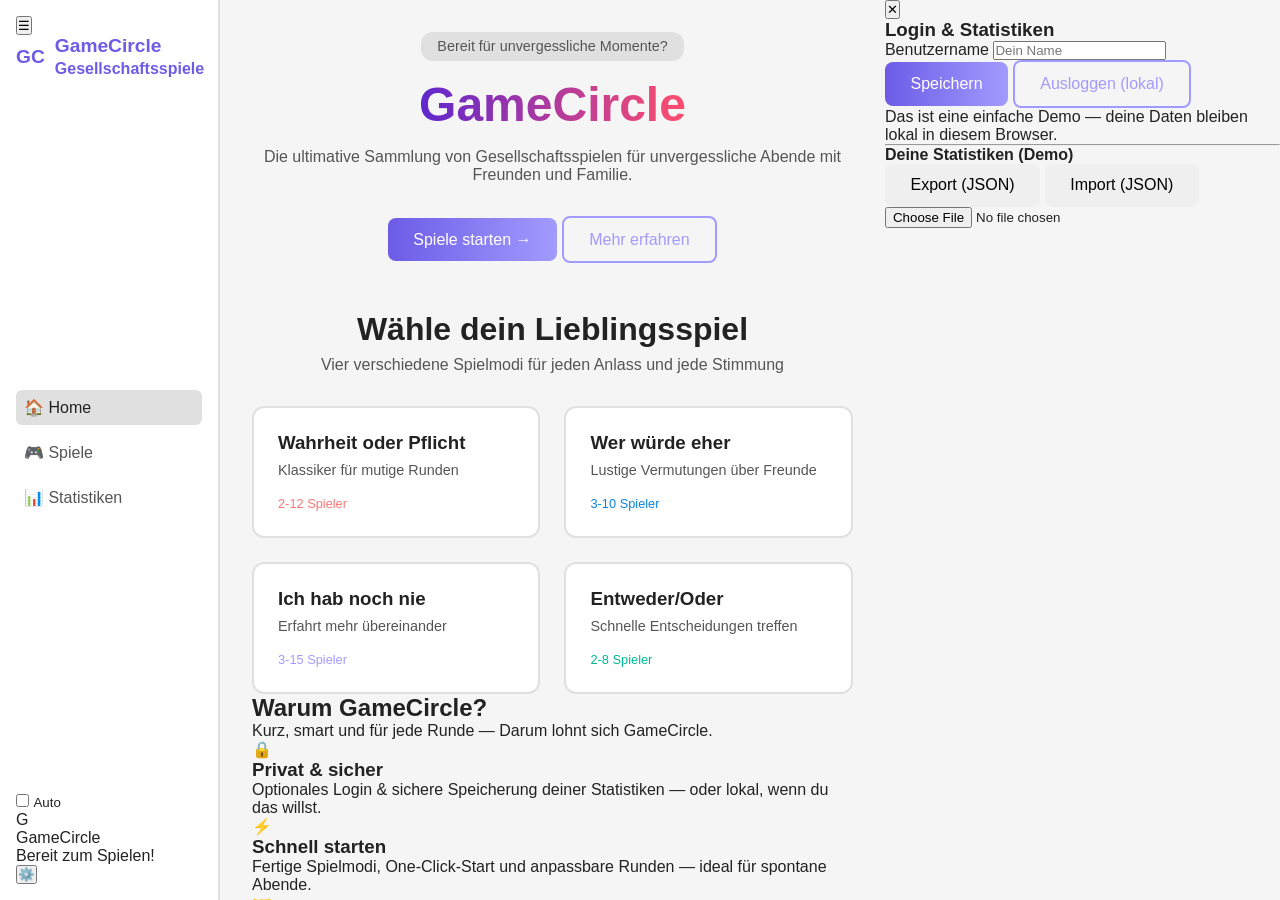
==== index.html @ 50ac06dc "Update index.html" ====
<!DOCTYPE html>
<html lang="de">
<head>
  <meta charset="utf-8" />
  <meta name="viewport" content="width=device-width,initial-scale=1" />
  <title>GameCircle — Gesellschaftsspiele</title>
  <link rel="stylesheet" href="style.css" />
</head>
<body>
  <div class="app" id="app">
    <!-- SIDEBAR / TOPBAR -->
    <aside class="sidebar" id="sidebar">
      <div class="logo-row">
        <button id="sidebarToggle" class="hamburger" aria-label="Toggle Sidebar">☰</button>
        <div class="logo">
          <div class="logo-mark">GC</div>
          <div class="logo-text">GameCircle <small>Gesellschaftsspiele</small></div>
        </div>
      </div>

      <nav class="nav">
        <a href="#" class="nav-link active">🏠 Home</a>
        <a href="#" class="nav-link">🎮 Spiele</a>
        <a href="#" class="nav-link">📊 Statistiken</a>
      </nav>

      <div class="sidebar-bottom">
        <div class="theme-row">
          <label class="theme-switch">
            <input type="checkbox" id="themeToggle" />
            <span class="switch-slider"></span>
          </label>
          <small id="themeLabel">Auto</small>
        </div>
        <div class="status-mini" id="miniStatus" title="Bereit zum Spielen">
          <div class="avatar">G</div>
          <div class="status-text">
            <div class="name" id="miniName">GameCircle</div>
            <div class="sub">Bereit zum Spielen!</div>
          </div>
          <button class="settings-btn" id="openLogin" title="Login / Statistiken">⚙️</button>
        </div>
      </div>
    </aside>

    <!-- MAIN -->
    <main class="main">
      <header class="hero">
        <p class="badge">Bereit für unvergessliche Momente?</p>
        <h1 class="title"><span class="gradient">GameCircle</span></h1>
        <p class="subtitle">
          Die ultimative Sammlung von Gesellschaftsspielen für unvergessliche Abende mit Freunden und Familie.
        </p>
        <div class="hero-cta">
          <button class="btn primary" id="startBtn">Spiele starten →</button>
          <button class="btn secondary" id="learnMore">Mehr erfahren</button>
        </div>
      </header>

      <section class="games">
        <h2>Wähle dein Lieblingsspiel</h2>
        <p class="hint">Vier verschiedene Spielmodi für jeden Anlass und jede Stimmung</p>

        <div class="card-grid" id="game-list">
          <!-- dynamische Karten -->
        </div>
      </section>

      <section class="why">
        <h2>Warum GameCircle?</h2>
        <p class="why-sub">Kurz, smart und für jede Runde — Darum lohnt sich GameCircle.</p>
        <div class="why-grid">
          <div class="why-card">
            <div class="why-icon">🔒</div>
            <h3>Privat & sicher</h3>
            <p>Optionales Login & sichere Speicherung deiner Statistiken — oder lokal, wenn du das willst.</p>
          </div>
          <div class="why-card">
            <div class="why-icon">⚡</div>
            <h3>Schnell starten</h3>
            <p>Fertige Spielmodi, One-Click-Start und anpassbare Runden — ideal für spontane Abende.</p>
          </div>
          <div class="why-card">
            <div class="why-icon">🤝</div>
            <h3>Für Gruppen gemacht</h3>
            <p>Flexible Spieleranzahl, Gender-Filter, Gruppentexte und dynamische Fragen.</p>
          </div>
        </div>
      </section>

      <section class="more-ideas">
        <h2>Weitere coole Spielmodi</h2>
        <div class="ideas">
          <span>🎲 Team-Duelle</span>
          <span>🕵️ Rollen-Guess</span>
          <span>🧠 Quiz-Show</span>
          <span>🎵 Melodien-Raten</span>
          <span>📸 Foto-Challenges</span>
        </div>
      </section>

      <footer class="footer">
        <small>© <span id="year"></span> GameCircle — made with ❤️</small>
      </footer>
    </main>
  </div>

  <!-- LOGIN / STATISTICS MODAL -->
  <div id="modal" class="modal hidden" role="dialog" aria-modal="true" aria-hidden="true">
    <div class="modal-panel">
      <button class="modal-close" id="modalClose">✕</button>
      <h3 id="modalTitle">Login & Statistiken</h3>

      <div id="loginArea">
        <label>
          Benutzername
          <input type="text" id="username" placeholder="Dein Name" />
        </label>
        <div class="login-actions">
          <button id="saveUser" class="btn primary">Speichern</button>
          <button id="logoutBtn" class="btn secondary">Ausloggen (lokal)</button>
        </div>
        <p class="muted">Das ist eine einfache Demo — deine Daten bleiben lokal in diesem Browser.</p>
      </div>

      <hr />

      <div id="statsArea">
        <h4>Deine Statistiken (Demo)</h4>
        <div id="statsList">
          <!-- dynamisch -->
        </div>
        <div class="stat-actions">
          <button id="exportStats" class="btn">Export (JSON)</button>
          <button id="importStats" class="btn">Import (JSON)</button>
          <input id="importFile" type="file" accept="application/json" class="hidden" />
        </div>
      </div>
    </div>
  </div>

  <script src="script.js"></script>
</body>
</html>
---- style.css ----
/* Reset */
* {
  margin: 0;
  padding: 0;
  box-sizing: border-box;
}

:root {
  /* Farben Light Mode */
  --bg: #f5f5f5;
  --bg-sidebar: #ffffff;
  --bg-card: #ffffff;
  --border: #e0e0e0;
  --text: #222;
  --text-muted: #555;
  --accent: #6c5ce7;
  --accent2: #a29bfe;
}

@media (prefers-color-scheme: dark) {
  :root {
    /* Farben Dark Mode */
    --bg: linear-gradient(135deg, #2c2c2c, #5a5a5a);
    --bg-sidebar: #111;
    --bg-card: #1a1a1a;
    --border: #333;
    --text: #fff;
    --text-muted: #bbb;
    --accent: #6c5ce7;
    --accent2: #a29bfe;
  }
}

body {
  font-family: "Segoe UI", sans-serif;
  background: var(--bg);
  color: var(--text);
  display: flex;
  height: 100vh;
}

/* Layout */
.app {
  display: flex;
  width: 100%;
}

.sidebar {
  width: 220px;
  background: var(--bg-sidebar);
  display: flex;
  flex-direction: column;
  justify-content: space-between;
  padding: 1rem;
  border-right: 2px solid var(--border);
}

.sidebar .logo {
  display: flex;
  align-items: center;
  gap: 10px;
  font-size: 1.2rem;
  font-weight: bold;
  color: var(--accent);
}

.sidebar nav {
  display: flex;
  flex-direction: column;
  gap: 10px;
  margin-top: 2rem;
}

.sidebar nav a {
  color: var(--text-muted);
  text-decoration: none;
  padding: 0.5rem;
  border-radius: 6px;
  transition: 0.3s;
}

.sidebar nav a.active,
.sidebar nav a:hover {
  background: var(--border);
  color: var(--text);
}

.sidebar-footer {
  font-size: 0.8rem;
  color: var(--text-muted);
}

/* Main */
.main {
  flex: 1;
  padding: 2rem;
  overflow-y: auto;
}

.hero {
  text-align: center;
  margin-bottom: 3rem;
}

.hero .badge {
  background: var(--border);
  display: inline-block;
  padding: 0.4rem 1rem;
  border-radius: 12px;
  font-size: 0.9rem;
  color: var(--text-muted);
  margin-bottom: 1rem;
}

.hero h1 {
  font-size: 3rem;
  margin-bottom: 1rem;
}

.gradient {
  background: linear-gradient(90deg, #5f27cd, #ff4d6d);
  -webkit-background-clip: text;
  -webkit-text-fill-color: transparent;
}

.subtitle {
  color: var(--text-muted);
  margin-bottom: 2rem;
}

.buttons {
  display: flex;
  gap: 1rem;
  justify-content: center;
}

.btn {
  padding: 0.8rem 1.6rem;
  border: none;
  border-radius: 8px;
  font-size: 1rem;
  cursor: pointer;
  transition: 0.3s;
}

.btn.primary {
  background: linear-gradient(90deg, var(--accent), var(--accent2));
  color: white;
}

.btn.primary:hover {
  opacity: 0.9;
}

.btn.secondary {
  background: transparent;
  border: 2px solid var(--accent2);
  color: var(--accent2);
}

.btn.secondary:hover {
  background: rgba(162, 155, 254, 0.1);
}

/* Spiele-Karten */
.games {
  text-align: center;
}

.games h2 {
  font-size: 2rem;
  margin-bottom: 0.5rem;
}

.games .hint {
  color: var(--text-muted);
  margin-bottom: 2rem;
}

.card-grid {
  display: grid;
  grid-template-columns: repeat(auto-fit, minmax(220px, 1fr));
  gap: 1.5rem;
}

.card {
  background: var(--bg-card);
  border: 2px solid var(--border);
  padding: 1.5rem;
  border-radius: 12px;
  transition: 0.3s;
  text-align: left;
}

.card:hover {
  border-color: var(--accent);
  transform: translateY(-4px);
}

.card h3 {
  margin-bottom: 0.5rem;
}

.card p {
  color: var(--text-muted);
  font-size: 0.9rem;
  margin-bottom: 1rem;
}

.card span {
  font-size: 0.8rem;
}
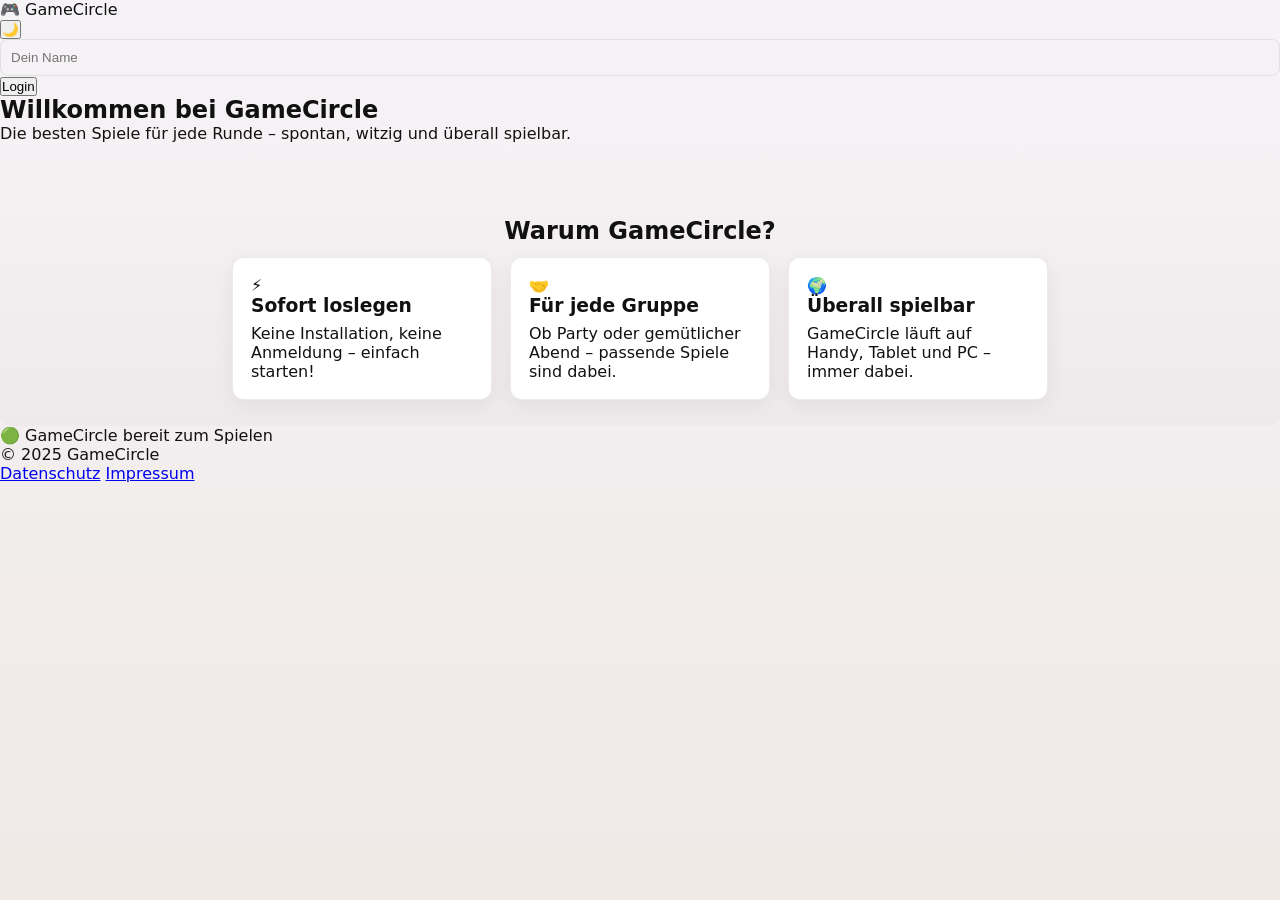
==== commit 9ed78379: "Update index.html" ====
--- a/index.html
+++ b/index.html
@@ -1,143 +1,65 @@
 <!DOCTYPE html>
 <html lang="de">
 <head>
-  <meta charset="utf-8" />
-  <meta name="viewport" content="width=device-width,initial-scale=1" />
-  <title>GameCircle — Gesellschaftsspiele</title>
-  <link rel="stylesheet" href="style.css" />
+  <meta charset="UTF-8">
+  <meta name="viewport" content="width=device-width, initial-scale=1.0">
+  <title>GameCircle</title>
+  <link rel="stylesheet" href="style.css">
 </head>
 <body>
-  <div class="app" id="app">
-    <!-- SIDEBAR / TOPBAR -->
-    <aside class="sidebar" id="sidebar">
-      <div class="logo-row">
-        <button id="sidebarToggle" class="hamburger" aria-label="Toggle Sidebar">☰</button>
-        <div class="logo">
-          <div class="logo-mark">GC</div>
-          <div class="logo-text">GameCircle <small>Gesellschaftsspiele</small></div>
+  <header>
+    <div class="logo">🎮 GameCircle</div>
+    <div class="controls">
+      <button id="mode-toggle">🌙</button>
+      <div id="login-container">
+        <input type="text" id="username-input" placeholder="Dein Name">
+        <button id="login-btn">Login</button>
+      </div>
+      <div id="user-display" class="hidden"></div>
+    </div>
+  </header>
+
+  <main>
+    <section class="intro">
+      <h1>Willkommen bei GameCircle</h1>
+      <p>Die besten Spiele für jede Runde – spontan, witzig und überall spielbar.</p>
+    </section>
+
+    <section id="modes" class="modes-grid">
+      <!-- Spielmodi aus JSON werden hier eingefügt -->
+    </section>
+
+    <section class="why">
+      <h2>Warum GameCircle?</h2>
+      <div class="why-grid">
+        <div class="why-card">
+          <div class="icon">⚡</div>
+          <h3>Sofort loslegen</h3>
+          <p>Keine Installation, keine Anmeldung – einfach starten!</p>
+        </div>
+        <div class="why-card">
+          <div class="icon">🤝</div>
+          <h3>Für jede Gruppe</h3>
+          <p>Ob Party oder gemütlicher Abend – passende Spiele sind dabei.</p>
+        </div>
+        <div class="why-card">
+          <div class="icon">🌍</div>
+          <h3>Überall spielbar</h3>
+          <p>GameCircle läuft auf Handy, Tablet und PC – immer dabei.</p>
         </div>
       </div>
+    </section>
+  </main>
 
-      <nav class="nav">
-        <a href="#" class="nav-link active">🏠 Home</a>
-        <a href="#" class="nav-link">🎮 Spiele</a>
-        <a href="#" class="nav-link">📊 Statistiken</a>
-      </nav>
+  <div id="status-widget">🟢 GameCircle bereit zum Spielen</div>
 
-      <div class="sidebar-bottom">
-        <div class="theme-row">
-          <label class="theme-switch">
-            <input type="checkbox" id="themeToggle" />
-            <span class="switch-slider"></span>
-          </label>
-          <small id="themeLabel">Auto</small>
-        </div>
-        <div class="status-mini" id="miniStatus" title="Bereit zum Spielen">
-          <div class="avatar">G</div>
-          <div class="status-text">
-            <div class="name" id="miniName">GameCircle</div>
-            <div class="sub">Bereit zum Spielen!</div>
-          </div>
-          <button class="settings-btn" id="openLogin" title="Login / Statistiken">⚙️</button>
-        </div>
-      </div>
-    </aside>
-
-    <!-- MAIN -->
-    <main class="main">
-      <header class="hero">
-        <p class="badge">Bereit für unvergessliche Momente?</p>
-        <h1 class="title"><span class="gradient">GameCircle</span></h1>
-        <p class="subtitle">
-          Die ultimative Sammlung von Gesellschaftsspielen für unvergessliche Abende mit Freunden und Familie.
-        </p>
-        <div class="hero-cta">
-          <button class="btn primary" id="startBtn">Spiele starten →</button>
-          <button class="btn secondary" id="learnMore">Mehr erfahren</button>
-        </div>
-      </header>
-
-      <section class="games">
-        <h2>Wähle dein Lieblingsspiel</h2>
-        <p class="hint">Vier verschiedene Spielmodi für jeden Anlass und jede Stimmung</p>
-
-        <div class="card-grid" id="game-list">
-          <!-- dynamische Karten -->
-        </div>
-      </section>
-
-      <section class="why">
-        <h2>Warum GameCircle?</h2>
-        <p class="why-sub">Kurz, smart und für jede Runde — Darum lohnt sich GameCircle.</p>
-        <div class="why-grid">
-          <div class="why-card">
-            <div class="why-icon">🔒</div>
-            <h3>Privat & sicher</h3>
-            <p>Optionales Login & sichere Speicherung deiner Statistiken — oder lokal, wenn du das willst.</p>
-          </div>
-          <div class="why-card">
-            <div class="why-icon">⚡</div>
-            <h3>Schnell starten</h3>
-            <p>Fertige Spielmodi, One-Click-Start und anpassbare Runden — ideal für spontane Abende.</p>
-          </div>
-          <div class="why-card">
-            <div class="why-icon">🤝</div>
-            <h3>Für Gruppen gemacht</h3>
-            <p>Flexible Spieleranzahl, Gender-Filter, Gruppentexte und dynamische Fragen.</p>
-          </div>
-        </div>
-      </section>
-
-      <section class="more-ideas">
-        <h2>Weitere coole Spielmodi</h2>
-        <div class="ideas">
-          <span>🎲 Team-Duelle</span>
-          <span>🕵️ Rollen-Guess</span>
-          <span>🧠 Quiz-Show</span>
-          <span>🎵 Melodien-Raten</span>
-          <span>📸 Foto-Challenges</span>
-        </div>
-      </section>
-
-      <footer class="footer">
-        <small>© <span id="year"></span> GameCircle — made with ❤️</small>
-      </footer>
-    </main>
-  </div>
-
-  <!-- LOGIN / STATISTICS MODAL -->
-  <div id="modal" class="modal hidden" role="dialog" aria-modal="true" aria-hidden="true">
-    <div class="modal-panel">
-      <button class="modal-close" id="modalClose">✕</button>
-      <h3 id="modalTitle">Login & Statistiken</h3>
-
-      <div id="loginArea">
-        <label>
-          Benutzername
-          <input type="text" id="username" placeholder="Dein Name" />
-        </label>
-        <div class="login-actions">
-          <button id="saveUser" class="btn primary">Speichern</button>
-          <button id="logoutBtn" class="btn secondary">Ausloggen (lokal)</button>
-        </div>
-        <p class="muted">Das ist eine einfache Demo — deine Daten bleiben lokal in diesem Browser.</p>
-      </div>
-
-      <hr />
-
-      <div id="statsArea">
-        <h4>Deine Statistiken (Demo)</h4>
-        <div id="statsList">
-          <!-- dynamisch -->
-        </div>
-        <div class="stat-actions">
-          <button id="exportStats" class="btn">Export (JSON)</button>
-          <button id="importStats" class="btn">Import (JSON)</button>
-          <input id="importFile" type="file" accept="application/json" class="hidden" />
-        </div>
-      </div>
-    </div>
-  </div>
+  <footer>
+    <p>© 2025 GameCircle</p>
+    <nav>
+      <a href="#">Datenschutz</a>
+      <a href="#">Impressum</a>
+    </nav>
+  </footer>
 
   <script src="script.js"></script>
 </body>
--- a/style.css
+++ b/style.css
@@ -1,212 +1,161 @@
-/* Reset */
-* {
-  margin: 0;
-  padding: 0;
-  box-sizing: border-box;
+/* RESET */
+* { box-sizing: border-box; margin:0; padding:0; }
+:root{
+  /* light mode vars */
+  --bg: linear-gradient(180deg,#f6f3f7,#efe9e6);
+  --surface: #fff;
+  --muted: #666;
+  --text: #111;
+  --accent: #6c5ce7;
+  --accent2: #a29bfe;
+  --border: rgba(0,0,0,0.08);
+  --glass: rgba(255,255,255,0.6);
+  --card-shadow: 0 6px 22px rgba(0,0,0,0.06);
 }
 
-:root {
-  /* Farben Light Mode */
-  --bg: #f5f5f5;
-  --bg-sidebar: #ffffff;
-  --bg-card: #ffffff;
-  --border: #e0e0e0;
-  --text: #222;
-  --text-muted: #555;
+[data-theme="dark"]{
+  --bg: linear-gradient(135deg,#3a3636,#121212);
+  --surface: #121212;
+  --muted: #bfbfbf;
+  --text: #f3f3f3;
   --accent: #6c5ce7;
   --accent2: #a29bfe;
+  --border: rgba(255,255,255,0.06);
+  --glass: rgba(0,0,0,0.3);
+  --card-shadow: 0 12px 40px rgba(0,0,0,0.45);
 }
 
-@media (prefers-color-scheme: dark) {
-  :root {
-    /* Farben Dark Mode */
-    --bg: linear-gradient(135deg, #2c2c2c, #5a5a5a);
-    --bg-sidebar: #111;
-    --bg-card: #1a1a1a;
-    --border: #333;
-    --text: #fff;
-    --text-muted: #bbb;
-    --accent: #6c5ce7;
-    --accent2: #a29bfe;
-  }
+/* Basic page layout */
+html,body { height:100%; font-family: "Inter", "Segoe UI", system-ui, sans-serif; -webkit-font-smoothing:antialiased; }
+body { background: var(--bg); color: var(--text); }
+
+/* APP */
+.app { display:flex; min-height:100vh; }
+
+/* SIDEBAR */
+.sidebar {
+  width:240px;
+  background: linear-gradient(180deg, var(--surface), rgba(0,0,0,0.02));
+  border-right: 1px solid var(--border);
+  display:flex;
+  flex-direction:column;
+  justify-content:space-between;
+  padding:14px;
+  gap:12px;
 }
+.logo-row { display:flex; align-items:center; gap:10px; }
+.hamburger {
+  display:none;
+  border:0; background:transparent; font-size:20px; cursor:pointer;
+}
+.logo { display:flex; gap:10px; align-items:center; }
+.logo-mark{
+  width:40px;height:40px;border-radius:10px;background:linear-gradient(135deg,var(--accent),var(--accent2));
+  display:flex;align-items:center;justify-content:center;color:white;font-weight:700;
+}
+.logo-text { font-weight:700; font-size:14px; color:var(--text); }
+.logo-text small { display:block; font-weight:400; color:var(--muted); font-size:11px; }
 
-body {
-  font-family: "Segoe UI", sans-serif;
-  background: var(--bg);
-  color: var(--text);
-  display: flex;
-  height: 100vh;
+/* NAV */
+.nav { display:flex; flex-direction:column; gap:6px; margin-top:10px; }
+.nav-link {
+  display:block; padding:10px; border-radius:8px; text-decoration:none; color:var(--muted);
+  transition:all .16s;
 }
+.nav-link.active, .nav-link:hover { background:var(--glass); color:var(--text); transform:translateY(-2px); }
 
-/* Layout */
-.app {
-  display: flex;
-  width: 100%;
+/* SIDEBAR BOTTOM */
+.sidebar-bottom { display:flex; flex-direction:column; gap:10px; }
+.theme-row { display:flex; align-items:center; gap:8px; }
+.theme-switch { position:relative; display:inline-block; width:44px; height:26px; }
+.theme-switch input { display:none; }
+.switch-slider {
+  position:absolute; inset:0; background:var(--border); border-radius:20px; transition:all .18s;
 }
+.theme-switch input:checked + .switch-slider { background:linear-gradient(90deg,var(--accent),var(--accent2)); box-shadow:0 4px 16px rgba(0,0,0,0.15); }
+.switch-slider:before{
+  content:""; position:absolute; left:4px; top:4px; width:18px; height:18px; background:white; border-radius:50%; transition:all .18s;
+}
+.theme-switch input:checked + .switch-slider:before { transform:translateX(18px); }
 
-.sidebar {
-  width: 220px;
-  background: var(--bg-sidebar);
-  display: flex;
-  flex-direction: column;
-  justify-content: space-between;
-  padding: 1rem;
-  border-right: 2px solid var(--border);
+/* status mini (unten links im sidebar) */
+.status-mini{
+  display:flex; align-items:center; gap:10px; padding:8px; border-radius:10px;
+  background: linear-gradient(180deg, rgba(0,0,0,0.03), rgba(255,255,255,0.02));
+  border:1px solid var(--border);
 }
+.status-mini .avatar{
+  width:36px;height:36px;border-radius:10px;background:var(--accent);display:flex;align-items:center;justify-content:center;color:white;font-weight:700;
+}
+.status-text .name{font-weight:600; font-size:13px; color:var(--text); }
+.status-text .sub{ font-size:11px; color:var(--muted); }
+.settings-btn{ margin-left:auto; background:transparent;border:0; cursor:pointer; font-size:16px; }
 
-.sidebar .logo {
-  display: flex;
-  align-items: center;
-  gap: 10px;
-  font-size: 1.2rem;
-  font-weight: bold;
-  color: var(--accent);
+/* MAIN */
+.main { flex:1; padding:28px; overflow:auto; min-height:100vh; }
+
+/* HERO */
+.hero { text-align:center; padding-top:14px; padding-bottom:26px; }
+.badge { display:inline-block; padding:8px 14px; border-radius:999px; background:var(--glass); color:var(--muted); margin-bottom:14px; font-size:13px; }
+.title { font-size:48px; margin-bottom:8px; }
+.gradient { background:linear-gradient(90deg,var(--accent),var(--accent2)); -webkit-background-clip:text; -webkit-text-fill-color:transparent; font-weight:800; }
+.subtitle { color:var(--muted); max-width:760px; margin:0 auto 18px; }
+.hero-cta { display:flex; gap:12px; justify-content:center; margin-bottom:10px; }
+
+.btn { border:0; padding:10px 18px; border-radius:10px; cursor:pointer; font-weight:600; }
+.btn.primary { background:linear-gradient(90deg,var(--accent),var(--accent2)); color:white; box-shadow:var(--card-shadow); }
+.btn.secondary { background:transparent; border:2px solid rgba(0,0,0,0.06); color:var(--text); }
+
+/* CARDS GRID */
+.card-grid { display:grid; grid-template-columns: repeat(4, 1fr); gap:18px; margin-top:24px; align-items:start; }
+.card {
+  background:var(--surface); color:var(--text); padding:18px; border-radius:12px; border:1px solid var(--border);
+  box-shadow:var(--card-shadow); transition:transform .18s, box-shadow .18s;
 }
+.card:hover { transform:translateY(-6px); box-shadow:0 20px 40px rgba(0,0,0,0.12); }
+.card .meta { display:flex; justify-content:space-between; align-items:center; margin-bottom:10px; }
+.card h3 { font-size:18px; margin-bottom:6px; }
+.card p { color:var(--muted); font-size:13px; margin-bottom:8px; }
 
-.sidebar nav {
-  display: flex;
-  flex-direction: column;
-  gap: 10px;
-  margin-top: 2rem;
+/* WHY SECTION */
+.why { margin-top:48px; text-align:center; padding:26px 14px; background: linear-gradient(180deg, transparent, rgba(0,0,0,0.02)); border-radius:12px; }
+.why-grid { display:flex; gap:18px; justify-content:center; margin-top:12px; flex-wrap:wrap; }
+.why-card { width:260px; background:var(--surface); padding:18px; border-radius:12px; border:1px solid var(--border); box-shadow:var(--card-shadow); text-align:left; }
+.why-icon { font-size:28px; margin-bottom:10px; }
+.why-card h3 { margin-bottom:8px; }
+.why-sub { color:var(--muted); }
+
+/* MORE IDEAS */
+.more-ideas { margin-top:18px; padding:16px 12px; }
+.ideas { display:flex; gap:12px; flex-wrap:wrap; justify-content:center; color:var(--muted); }
+
+/* FOOTER */
+.footer { margin-top:28px; text-align:center; color:var(--muted); }
+
+/* MODAL */
+.modal.hidden { display:none; }
+.modal { position:fixed; inset:0; display:flex; align-items:center; justify-content:center; background:rgba(0,0,0,0.4); z-index:1000; }
+.modal-panel { width:100%; max-width:560px; background:var(--surface); border-radius:12px; padding:18px; border:1px solid var(--border); box-shadow:var(--card-shadow); position:relative; }
+.modal-close { position:absolute; right:12px; top:12px; border:0; background:transparent; font-size:18px; cursor:pointer; }
+label { display:block; margin-bottom:8px; color:var(--muted); font-size:13px; }
+input[type="text"]{ width:100%; padding:10px; border-radius:8px; border:1px solid var(--border); background:transparent; color:var(--text); }
+
+/* small helpers */
+.hidden{ display:none !important; }
+.muted{ color:var(--muted); font-size:13px; margin-top:8px; }
+
+/* RESPONSIVE */
+@media (max-width:1100px){
+  .card-grid { grid-template-columns: repeat(2,1fr); }
+  .sidebar { width:200px; }
+  .title { font-size:40px; }
 }
-
-.sidebar nav a {
-  color: var(--text-muted);
-  text-decoration: none;
-  padding: 0.5rem;
-  border-radius: 6px;
-  transition: 0.3s;
+@media (max-width:720px){
+  .app { flex-direction:column; }
+  .sidebar { width:100%; order:0; display:flex; flex-direction:row; align-items:center; padding:8px 12px; gap:8px; }
+  .hamburger { display:inline-block; }
+  .nav { display:none; }
+  .main { padding:14px; }
+  .card-grid { grid-template-columns: 1fr; }
+  .why-grid { flex-direction:column; align-items:center; }
 }
-
-.sidebar nav a.active,
-.sidebar nav a:hover {
-  background: var(--border);
-  color: var(--text);
-}
-
-.sidebar-footer {
-  font-size: 0.8rem;
-  color: var(--text-muted);
-}
-
-/* Main */
-.main {
-  flex: 1;
-  padding: 2rem;
-  overflow-y: auto;
-}
-
-.hero {
-  text-align: center;
-  margin-bottom: 3rem;
-}
-
-.hero .badge {
-  background: var(--border);
-  display: inline-block;
-  padding: 0.4rem 1rem;
-  border-radius: 12px;
-  font-size: 0.9rem;
-  color: var(--text-muted);
-  margin-bottom: 1rem;
-}
-
-.hero h1 {
-  font-size: 3rem;
-  margin-bottom: 1rem;
-}
-
-.gradient {
-  background: linear-gradient(90deg, #5f27cd, #ff4d6d);
-  -webkit-background-clip: text;
-  -webkit-text-fill-color: transparent;
-}
-
-.subtitle {
-  color: var(--text-muted);
-  margin-bottom: 2rem;
-}
-
-.buttons {
-  display: flex;
-  gap: 1rem;
-  justify-content: center;
-}
-
-.btn {
-  padding: 0.8rem 1.6rem;
-  border: none;
-  border-radius: 8px;
-  font-size: 1rem;
-  cursor: pointer;
-  transition: 0.3s;
-}
-
-.btn.primary {
-  background: linear-gradient(90deg, var(--accent), var(--accent2));
-  color: white;
-}
-
-.btn.primary:hover {
-  opacity: 0.9;
-}
-
-.btn.secondary {
-  background: transparent;
-  border: 2px solid var(--accent2);
-  color: var(--accent2);
-}
-
-.btn.secondary:hover {
-  background: rgba(162, 155, 254, 0.1);
-}
-
-/* Spiele-Karten */
-.games {
-  text-align: center;
-}
-
-.games h2 {
-  font-size: 2rem;
-  margin-bottom: 0.5rem;
-}
-
-.games .hint {
-  color: var(--text-muted);
-  margin-bottom: 2rem;
-}
-
-.card-grid {
-  display: grid;
-  grid-template-columns: repeat(auto-fit, minmax(220px, 1fr));
-  gap: 1.5rem;
-}
-
-.card {
-  background: var(--bg-card);
-  border: 2px solid var(--border);
-  padding: 1.5rem;
-  border-radius: 12px;
-  transition: 0.3s;
-  text-align: left;
-}
-
-.card:hover {
-  border-color: var(--accent);
-  transform: translateY(-4px);
-}
-
-.card h3 {
-  margin-bottom: 0.5rem;
-}
-
-.card p {
-  color: var(--text-muted);
-  font-size: 0.9rem;
-  margin-bottom: 1rem;
-}
-
-.card span {
-  font-size: 0.8rem;
-}
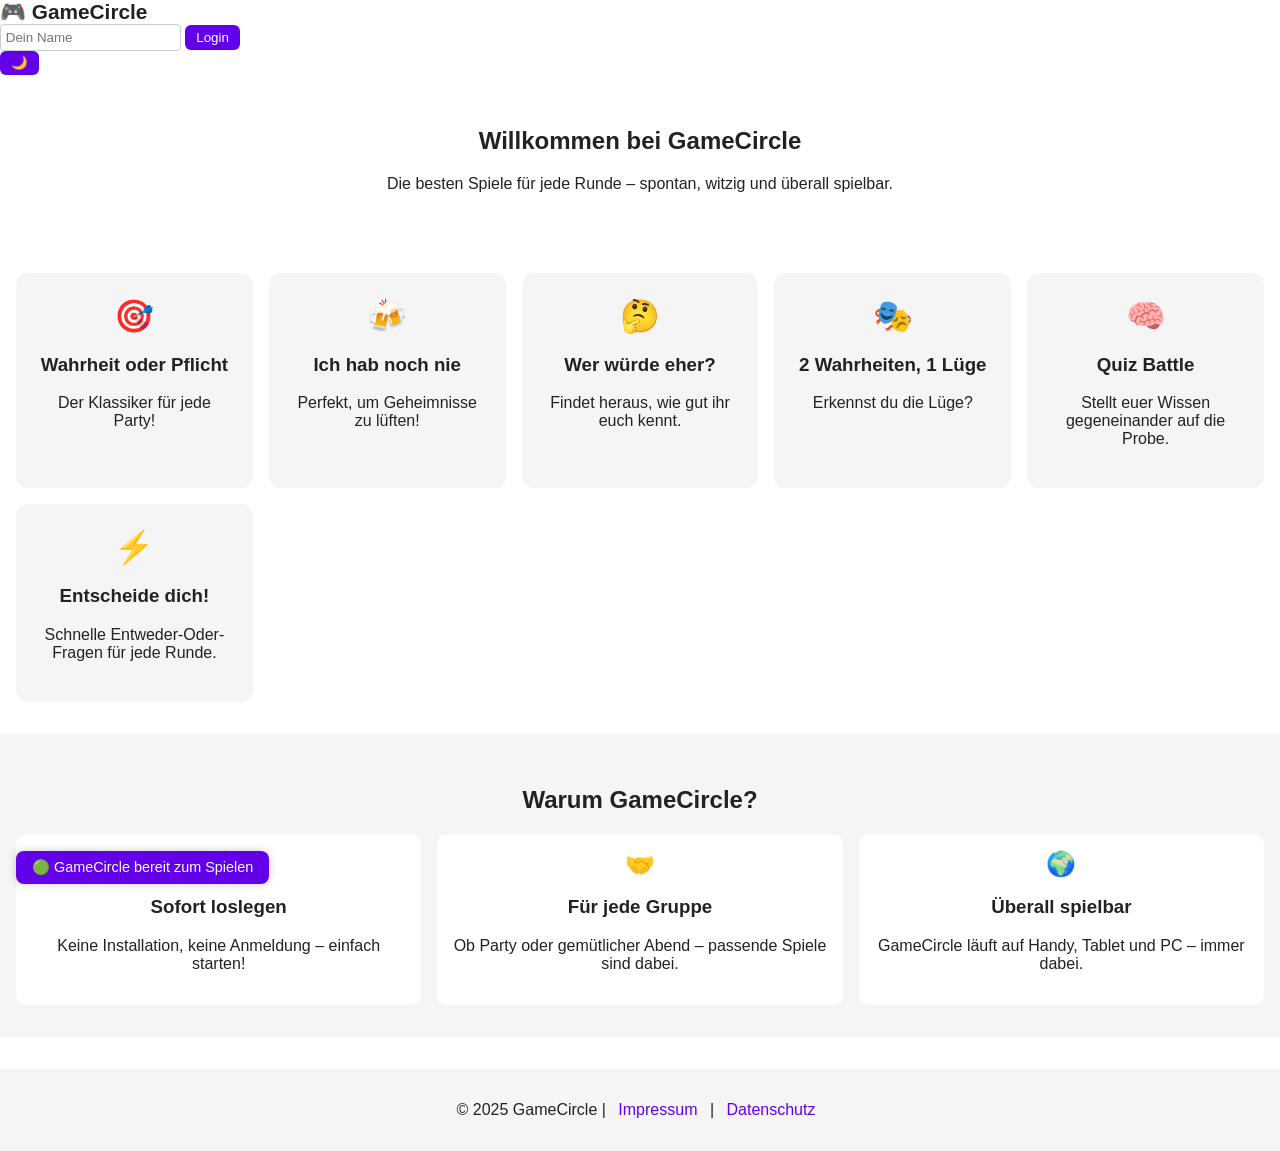
==== commit efa53b06: "Update index.html" ====
--- a/index.html
+++ b/index.html
@@ -7,59 +7,60 @@
   <link rel="stylesheet" href="style.css">
 </head>
 <body>
-  <header>
+  <div class="sidebar">
     <div class="logo">🎮 GameCircle</div>
-    <div class="controls">
-      <button id="mode-toggle">🌙</button>
-      <div id="login-container">
-        <input type="text" id="username-input" placeholder="Dein Name">
-        <button id="login-btn">Login</button>
-      </div>
-      <div id="user-display" class="hidden"></div>
+
+    <div id="login-container">
+      <input type="text" id="username-input" placeholder="Dein Name">
+      <button id="login-btn">Login</button>
     </div>
-  </header>
 
-  <main>
-    <section class="intro">
-      <h1>Willkommen bei GameCircle</h1>
-      <p>Die besten Spiele für jede Runde – spontan, witzig und überall spielbar.</p>
-    </section>
+    <div id="user-display" class="hidden"></div>
 
-    <section id="modes" class="modes-grid">
-      <!-- Spielmodi aus JSON werden hier eingefügt -->
-    </section>
+    <button id="mode-toggle">🌙</button>
+  </div>
 
-    <section class="why">
-      <h2>Warum GameCircle?</h2>
-      <div class="why-grid">
-        <div class="why-card">
-          <div class="icon">⚡</div>
-          <h3>Sofort loslegen</h3>
-          <p>Keine Installation, keine Anmeldung – einfach starten!</p>
+  <div class="main">
+    <main>
+      <section class="intro">
+        <h1>Willkommen bei GameCircle</h1>
+        <p>Die besten Spiele für jede Runde – spontan, witzig und überall spielbar.</p>
+      </section>
+
+      <section id="modes" class="modes-grid">
+        <!-- Spielmodi aus JSON -->
+      </section>
+
+      <section class="why">
+        <h2>Warum GameCircle?</h2>
+        <div class="why-grid">
+          <div class="why-card">
+            <div class="icon">⚡</div>
+            <h3>Sofort loslegen</h3>
+            <p>Keine Installation, keine Anmeldung – einfach starten!</p>
+          </div>
+          <div class="why-card">
+            <div class="icon">🤝</div>
+            <h3>Für jede Gruppe</h3>
+            <p>Ob Party oder gemütlicher Abend – passende Spiele sind dabei.</p>
+          </div>
+          <div class="why-card">
+            <div class="icon">🌍</div>
+            <h3>Überall spielbar</h3>
+            <p>GameCircle läuft auf Handy, Tablet und PC – immer dabei.</p>
+          </div>
         </div>
-        <div class="why-card">
-          <div class="icon">🤝</div>
-          <h3>Für jede Gruppe</h3>
-          <p>Ob Party oder gemütlicher Abend – passende Spiele sind dabei.</p>
-        </div>
-        <div class="why-card">
-          <div class="icon">🌍</div>
-          <h3>Überall spielbar</h3>
-          <p>GameCircle läuft auf Handy, Tablet und PC – immer dabei.</p>
-        </div>
-      </div>
-    </section>
-  </main>
+      </section>
+    </main>
 
-  <div id="status-widget">🟢 GameCircle bereit zum Spielen</div>
+    <footer>
+      <p>© 2025 GameCircle | <a href="#">Impressum</a> | <a href="#">Datenschutz</a></p>
+    </footer>
+  </div>
 
-  <footer>
-    <p>© 2025 GameCircle</p>
-    <nav>
-      <a href="#">Datenschutz</a>
-      <a href="#">Impressum</a>
-    </nav>
-  </footer>
+  <div id="status-widget">
+    <span class="icon">🟢</span> GameCircle bereit zum Spielen
+  </div>
 
   <script src="script.js"></script>
 </body>
--- a/style.css
+++ b/style.css
@@ -1,161 +1,147 @@
-/* RESET */
-* { box-sizing: border-box; margin:0; padding:0; }
-:root{
-  /* light mode vars */
-  --bg: linear-gradient(180deg,#f6f3f7,#efe9e6);
-  --surface: #fff;
-  --muted: #666;
-  --text: #111;
-  --accent: #6c5ce7;
-  --accent2: #a29bfe;
-  --border: rgba(0,0,0,0.08);
-  --glass: rgba(255,255,255,0.6);
-  --card-shadow: 0 6px 22px rgba(0,0,0,0.06);
+:root {
+  --bg-color: #ffffff;
+  --text-color: #222;
+  --card-bg: #f5f5f5;
+  --accent: #6200ea;
 }
 
-[data-theme="dark"]{
-  --bg: linear-gradient(135deg,#3a3636,#121212);
-  --surface: #121212;
-  --muted: #bfbfbf;
-  --text: #f3f3f3;
-  --accent: #6c5ce7;
-  --accent2: #a29bfe;
-  --border: rgba(255,255,255,0.06);
-  --glass: rgba(0,0,0,0.3);
-  --card-shadow: 0 12px 40px rgba(0,0,0,0.45);
+body.dark {
+  --bg-color: #121212;
+  --text-color: #f5f5f5;
+  --card-bg: #1e1e1e;
+  --accent: #bb86fc;
 }
 
-/* Basic page layout */
-html,body { height:100%; font-family: "Inter", "Segoe UI", system-ui, sans-serif; -webkit-font-smoothing:antialiased; }
-body { background: var(--bg); color: var(--text); }
+body {
+  margin: 0;
+  font-family: Arial, sans-serif;
+  background: var(--bg-color);
+  color: var(--text-color);
+  transition: background 0.3s, color 0.3s;
+}
 
-/* APP */
-.app { display:flex; min-height:100vh; }
+header {
+  display: flex;
+  justify-content: space-between;
+  align-items: center;
+  padding: 1rem;
+  background: var(--card-bg);
+  position: sticky;
+  top: 0;
+}
 
-/* SIDEBAR */
-.sidebar {
-  width:240px;
-  background: linear-gradient(180deg, var(--surface), rgba(0,0,0,0.02));
-  border-right: 1px solid var(--border);
-  display:flex;
-  flex-direction:column;
-  justify-content:space-between;
-  padding:14px;
-  gap:12px;
+.logo {
+  font-weight: bold;
+  font-size: 1.3rem;
 }
-.logo-row { display:flex; align-items:center; gap:10px; }
-.hamburger {
-  display:none;
-  border:0; background:transparent; font-size:20px; cursor:pointer;
+
+.controls {
+  display: flex;
+  align-items: center;
+  gap: 0.5rem;
 }
-.logo { display:flex; gap:10px; align-items:center; }
-.logo-mark{
-  width:40px;height:40px;border-radius:10px;background:linear-gradient(135deg,var(--accent),var(--accent2));
-  display:flex;align-items:center;justify-content:center;color:white;font-weight:700;
+
+#username-input {
+  padding: 0.3rem;
+  border-radius: 4px;
+  border: 1px solid #ccc;
 }
-.logo-text { font-weight:700; font-size:14px; color:var(--text); }
-.logo-text small { display:block; font-weight:400; color:var(--muted); font-size:11px; }
 
-/* NAV */
-.nav { display:flex; flex-direction:column; gap:6px; margin-top:10px; }
-.nav-link {
-  display:block; padding:10px; border-radius:8px; text-decoration:none; color:var(--muted);
-  transition:all .16s;
+#login-btn, #mode-toggle {
+  padding: 0.3rem 0.7rem;
+  border: none;
+  border-radius: 6px;
+  cursor: pointer;
+  background: var(--accent);
+  color: #fff;
 }
-.nav-link.active, .nav-link:hover { background:var(--glass); color:var(--text); transform:translateY(-2px); }
 
-/* SIDEBAR BOTTOM */
-.sidebar-bottom { display:flex; flex-direction:column; gap:10px; }
-.theme-row { display:flex; align-items:center; gap:8px; }
-.theme-switch { position:relative; display:inline-block; width:44px; height:26px; }
-.theme-switch input { display:none; }
-.switch-slider {
-  position:absolute; inset:0; background:var(--border); border-radius:20px; transition:all .18s;
+#user-display {
+  font-weight: bold;
 }
-.theme-switch input:checked + .switch-slider { background:linear-gradient(90deg,var(--accent),var(--accent2)); box-shadow:0 4px 16px rgba(0,0,0,0.15); }
-.switch-slider:before{
-  content:""; position:absolute; left:4px; top:4px; width:18px; height:18px; background:white; border-radius:50%; transition:all .18s;
+
+.hidden {
+  display: none;
 }
-.theme-switch input:checked + .switch-slider:before { transform:translateX(18px); }
 
-/* status mini (unten links im sidebar) */
-.status-mini{
-  display:flex; align-items:center; gap:10px; padding:8px; border-radius:10px;
-  background: linear-gradient(180deg, rgba(0,0,0,0.03), rgba(255,255,255,0.02));
-  border:1px solid var(--border);
+.intro {
+  text-align: center;
+  padding: 2rem 1rem;
 }
-.status-mini .avatar{
-  width:36px;height:36px;border-radius:10px;background:var(--accent);display:flex;align-items:center;justify-content:center;color:white;font-weight:700;
+
+.modes-grid {
+  display: grid;
+  grid-template-columns: repeat(auto-fit, minmax(220px, 1fr));
+  gap: 1rem;
+  padding: 2rem 1rem;
 }
-.status-text .name{font-weight:600; font-size:13px; color:var(--text); }
-.status-text .sub{ font-size:11px; color:var(--muted); }
-.settings-btn{ margin-left:auto; background:transparent;border:0; cursor:pointer; font-size:16px; }
 
-/* MAIN */
-.main { flex:1; padding:28px; overflow:auto; min-height:100vh; }
+.mode-card {
+  background: var(--card-bg);
+  padding: 1.5rem;
+  border-radius: 12px;
+  text-align: center;
+  transition: transform 0.2s;
+}
 
-/* HERO */
-.hero { text-align:center; padding-top:14px; padding-bottom:26px; }
-.badge { display:inline-block; padding:8px 14px; border-radius:999px; background:var(--glass); color:var(--muted); margin-bottom:14px; font-size:13px; }
-.title { font-size:48px; margin-bottom:8px; }
-.gradient { background:linear-gradient(90deg,var(--accent),var(--accent2)); -webkit-background-clip:text; -webkit-text-fill-color:transparent; font-weight:800; }
-.subtitle { color:var(--muted); max-width:760px; margin:0 auto 18px; }
-.hero-cta { display:flex; gap:12px; justify-content:center; margin-bottom:10px; }
+.mode-card:hover {
+  transform: translateY(-5px);
+}
 
-.btn { border:0; padding:10px 18px; border-radius:10px; cursor:pointer; font-weight:600; }
-.btn.primary { background:linear-gradient(90deg,var(--accent),var(--accent2)); color:white; box-shadow:var(--card-shadow); }
-.btn.secondary { background:transparent; border:2px solid rgba(0,0,0,0.06); color:var(--text); }
+.mode-card .icon {
+  font-size: 2rem;
+  margin-bottom: 0.5rem;
+}
 
-/* CARDS GRID */
-.card-grid { display:grid; grid-template-columns: repeat(4, 1fr); gap:18px; margin-top:24px; align-items:start; }
-.card {
-  background:var(--surface); color:var(--text); padding:18px; border-radius:12px; border:1px solid var(--border);
-  box-shadow:var(--card-shadow); transition:transform .18s, box-shadow .18s;
+.why {
+  padding: 2rem 1rem;
+  background: var(--card-bg);
+  text-align: center;
 }
-.card:hover { transform:translateY(-6px); box-shadow:0 20px 40px rgba(0,0,0,0.12); }
-.card .meta { display:flex; justify-content:space-between; align-items:center; margin-bottom:10px; }
-.card h3 { font-size:18px; margin-bottom:6px; }
-.card p { color:var(--muted); font-size:13px; margin-bottom:8px; }
 
-/* WHY SECTION */
-.why { margin-top:48px; text-align:center; padding:26px 14px; background: linear-gradient(180deg, transparent, rgba(0,0,0,0.02)); border-radius:12px; }
-.why-grid { display:flex; gap:18px; justify-content:center; margin-top:12px; flex-wrap:wrap; }
-.why-card { width:260px; background:var(--surface); padding:18px; border-radius:12px; border:1px solid var(--border); box-shadow:var(--card-shadow); text-align:left; }
-.why-icon { font-size:28px; margin-bottom:10px; }
-.why-card h3 { margin-bottom:8px; }
-.why-sub { color:var(--muted); }
+.why-grid {
+  display: grid;
+  grid-template-columns: repeat(auto-fit, minmax(180px, 1fr));
+  gap: 1rem;
+  margin-top: 1rem;
+}
 
-/* MORE IDEAS */
-.more-ideas { margin-top:18px; padding:16px 12px; }
-.ideas { display:flex; gap:12px; flex-wrap:wrap; justify-content:center; color:var(--muted); }
+.why-card {
+  background: var(--bg-color);
+  padding: 1rem;
+  border-radius: 10px;
+}
 
-/* FOOTER */
-.footer { margin-top:28px; text-align:center; color:var(--muted); }
+.why-card .icon {
+  font-size: 1.5rem;
+  margin-bottom: 0.5rem;
+}
 
-/* MODAL */
-.modal.hidden { display:none; }
-.modal { position:fixed; inset:0; display:flex; align-items:center; justify-content:center; background:rgba(0,0,0,0.4); z-index:1000; }
-.modal-panel { width:100%; max-width:560px; background:var(--surface); border-radius:12px; padding:18px; border:1px solid var(--border); box-shadow:var(--card-shadow); position:relative; }
-.modal-close { position:absolute; right:12px; top:12px; border:0; background:transparent; font-size:18px; cursor:pointer; }
-label { display:block; margin-bottom:8px; color:var(--muted); font-size:13px; }
-input[type="text"]{ width:100%; padding:10px; border-radius:8px; border:1px solid var(--border); background:transparent; color:var(--text); }
+#status-widget {
+  position: fixed;
+  bottom: 1rem;
+  left: 1rem;
+  background: var(--accent);
+  color: #fff;
+  padding: 0.5rem 1rem;
+  border-radius: 8px;
+  font-size: 0.9rem;
+  box-shadow: 0 0 10px rgba(0,0,0,0.2);
+}
 
-/* small helpers */
-.hidden{ display:none !important; }
-.muted{ color:var(--muted); font-size:13px; margin-top:8px; }
+footer {
+  text-align: center;
+  padding: 1rem;
+  margin-top: 2rem;
+  background: var(--card-bg);
+}
 
-/* RESPONSIVE */
-@media (max-width:1100px){
-  .card-grid { grid-template-columns: repeat(2,1fr); }
-  .sidebar { width:200px; }
-  .title { font-size:40px; }
+footer nav {
+  margin-top: 0.5rem;
 }
-@media (max-width:720px){
-  .app { flex-direction:column; }
-  .sidebar { width:100%; order:0; display:flex; flex-direction:row; align-items:center; padding:8px 12px; gap:8px; }
-  .hamburger { display:inline-block; }
-  .nav { display:none; }
-  .main { padding:14px; }
-  .card-grid { grid-template-columns: 1fr; }
-  .why-grid { flex-direction:column; align-items:center; }
+
+footer a {
+  margin: 0 0.5rem;
+  text-decoration: none;
+  color: var(--accent);
 }
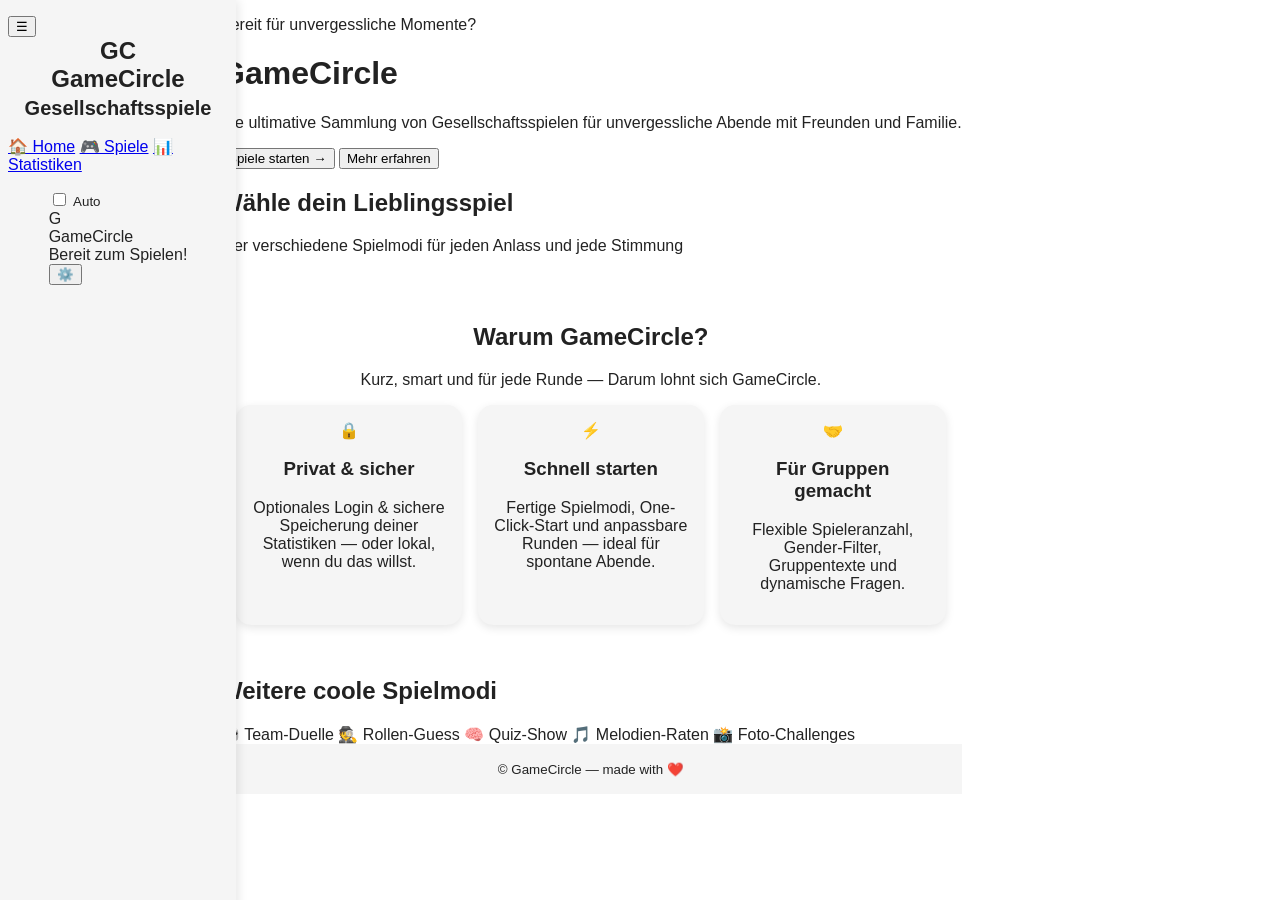
==== commit 62d122b1: "Update index.html" ====
--- a/index.html
+++ b/index.html
@@ -1,65 +1,142 @@
 <!DOCTYPE html>
 <html lang="de">
 <head>
-  <meta charset="UTF-8">
-  <meta name="viewport" content="width=device-width, initial-scale=1.0">
-  <title>GameCircle</title>
-  <link rel="stylesheet" href="style.css">
+  <meta charset="utf-8" />
+  <meta name="viewport" content="width=device-width,initial-scale=1" />
+  <title>GameCircle — Gesellschaftsspiele</title>
+  <link rel="stylesheet" href="style.css" />
 </head>
 <body>
-  <div class="sidebar">
-    <div class="logo">🎮 GameCircle</div>
+  <div class="app" id="app">
+    <!-- SIDEBAR / TOPBAR -->
+    <aside class="sidebar" id="sidebar">
+      <div class="logo-row">
+        <button id="sidebarToggle" class="hamburger" aria-label="Toggle Sidebar">☰</button>
+        <div class="logo">
+          <div class="logo-mark">GC</div>
+          <div class="logo-text">GameCircle <small>Gesellschaftsspiele</small></div>
+        </div>
+      </div>
 
-    <div id="login-container">
-      <input type="text" id="username-input" placeholder="Dein Name">
-      <button id="login-btn">Login</button>
-    </div>
+      <nav class="nav">
+        <a href="#" class="nav-link active">🏠 Home</a>
+        <a href="#" class="nav-link">🎮 Spiele</a>
+        <a href="#" class="nav-link">📊 Statistiken</a>
+      </nav>
 
-    <div id="user-display" class="hidden"></div>
+      <div class="sidebar-bottom">
+        <div class="theme-row">
+          <label class="theme-switch">
+            <input type="checkbox" id="themeToggle" />
+            <span class="switch-slider"></span>
+          </label>
+          <small id="themeLabel">Auto</small>
+        </div>
+        <div class="status-mini" id="miniStatus" title="Bereit zum Spielen">
+          <div class="avatar">G</div>
+          <div class="status-text">
+            <div class="name" id="miniName">GameCircle</div>
+            <div class="sub">Bereit zum Spielen!</div>
+          </div>
+          <button class="settings-btn" id="openLogin" title="Login / Statistiken">⚙️</button>
+        </div>
+      </div>
+    </aside>
 
-    <button id="mode-toggle">🌙</button>
-  </div>
+    <!-- MAIN -->
+    <main class="main">
+      <header class="hero">
+        <p class="badge">Bereit für unvergessliche Momente?</p>
+        <h1 class="title"><span class="gradient">GameCircle</span></h1>
+        <p class="subtitle">
+          Die ultimative Sammlung von Gesellschaftsspielen für unvergessliche Abende mit Freunden und Familie.
+        </p>
+        <div class="hero-cta">
+          <button class="btn primary" id="startBtn">Spiele starten →</button>
+          <button class="btn secondary" id="learnMore">Mehr erfahren</button>
+        </div>
+      </header>
 
-  <div class="main">
-    <main>
-      <section class="intro">
-        <h1>Willkommen bei GameCircle</h1>
-        <p>Die besten Spiele für jede Runde – spontan, witzig und überall spielbar.</p>
-      </section>
+      <section class="games">
+        <h2>Wähle dein Lieblingsspiel</h2>
+        <p class="hint">Vier verschiedene Spielmodi für jeden Anlass und jede Stimmung</p>
 
-      <section id="modes" class="modes-grid">
-        <!-- Spielmodi aus JSON -->
+        <div class="card-grid" id="game-list">
+          <!-- dynamische Karten -->
+        </div>
       </section>
 
       <section class="why">
         <h2>Warum GameCircle?</h2>
+        <p class="why-sub">Kurz, smart und für jede Runde — Darum lohnt sich GameCircle.</p>
         <div class="why-grid">
           <div class="why-card">
-            <div class="icon">⚡</div>
-            <h3>Sofort loslegen</h3>
-            <p>Keine Installation, keine Anmeldung – einfach starten!</p>
+            <div class="why-icon">🔒</div>
+            <h3>Privat & sicher</h3>
+            <p>Optionales Login & sichere Speicherung deiner Statistiken — oder lokal, wenn du das willst.</p>
           </div>
           <div class="why-card">
-            <div class="icon">🤝</div>
-            <h3>Für jede Gruppe</h3>
-            <p>Ob Party oder gemütlicher Abend – passende Spiele sind dabei.</p>
+            <div class="why-icon">⚡</div>
+            <h3>Schnell starten</h3>
+            <p>Fertige Spielmodi, One-Click-Start und anpassbare Runden — ideal für spontane Abende.</p>
           </div>
           <div class="why-card">
-            <div class="icon">🌍</div>
-            <h3>Überall spielbar</h3>
-            <p>GameCircle läuft auf Handy, Tablet und PC – immer dabei.</p>
+            <div class="why-icon">🤝</div>
+            <h3>Für Gruppen gemacht</h3>
+            <p>Flexible Spieleranzahl, Gender-Filter, Gruppentexte und dynamische Fragen.</p>
           </div>
         </div>
       </section>
+
+      <section class="more-ideas">
+        <h2>Weitere coole Spielmodi</h2>
+        <div class="ideas">
+          <span>🎲 Team-Duelle</span>
+          <span>🕵️ Rollen-Guess</span>
+          <span>🧠 Quiz-Show</span>
+          <span>🎵 Melodien-Raten</span>
+          <span>📸 Foto-Challenges</span>
+        </div>
+      </section>
+
+      <footer class="footer">
+        <small>© <span id="year"></span> GameCircle — made with ❤️</small>
+      </footer>
     </main>
-
-    <footer>
-      <p>© 2025 GameCircle | <a href="#">Impressum</a> | <a href="#">Datenschutz</a></p>
-    </footer>
   </div>
 
-  <div id="status-widget">
-    <span class="icon">🟢</span> GameCircle bereit zum Spielen
+  <!-- LOGIN / STATISTICS MODAL -->
+  <div id="modal" class="modal hidden" role="dialog" aria-modal="true" aria-hidden="true">
+    <div class="modal-panel">
+      <button class="modal-close" id="modalClose">✕</button>
+      <h3 id="modalTitle">Login & Statistiken</h3>
+
+      <div id="loginArea">
+        <label>
+          Benutzername
+          <input type="text" id="username" placeholder="Dein Name" />
+        </label>
+        <div class="login-actions">
+          <button id="saveUser" class="btn primary">Speichern</button>
+          <button id="logoutBtn" class="btn secondary">Ausloggen (lokal)</button>
+        </div>
+        <p class="muted">Das ist eine einfache Demo — deine Daten bleiben lokal in diesem Browser.</p>
+      </div>
+
+      <hr />
+
+      <div id="statsArea">
+        <h4>Deine Statistiken (Demo)</h4>
+        <div id="statsList">
+          <!-- dynamisch -->
+        </div>
+        <div class="stat-actions">
+          <button id="exportStats" class="btn">Export (JSON)</button>
+          <button id="importStats" class="btn">Import (JSON)</button>
+          <input id="importFile" type="file" accept="application/json" class="hidden" />
+        </div>
+      </div>
+    </div>
   </div>
 
   <script src="script.js"></script>
--- a/style.css
+++ b/style.css
@@ -3,6 +3,7 @@
   --text-color: #222;
   --card-bg: #f5f5f5;
   --accent: #6200ea;
+  --accent-light: #bb86fc;
 }
 
 body.dark {
@@ -10,6 +11,7 @@
   --text-color: #f5f5f5;
   --card-bg: #1e1e1e;
   --accent: #bb86fc;
+  --accent-light: #6200ea;
 }
 
 body {
@@ -17,85 +19,111 @@
   font-family: Arial, sans-serif;
   background: var(--bg-color);
   color: var(--text-color);
+  display: flex;
+  min-height: 100vh;
   transition: background 0.3s, color 0.3s;
 }
 
-header {
+/* Sidebar */
+.sidebar {
+  position: fixed;
+  top: 0;
+  left: 0;
+  width: 220px;
+  height: 100%;
+  background: var(--card-bg);
   display: flex;
-  justify-content: space-between;
+  flex-direction: column;
   align-items: center;
-  padding: 1rem;
-  background: var(--card-bg);
-  position: sticky;
-  top: 0;
+  padding: 1rem 0.5rem;
+  gap: 1rem;
+  box-shadow: 2px 0 10px rgba(0,0,0,0.1);
 }
 
-.logo {
+.sidebar .logo {
   font-weight: bold;
-  font-size: 1.3rem;
-}
-
-.controls {
-  display: flex;
-  align-items: center;
-  gap: 0.5rem;
+  font-size: 1.5rem;
+  text-align: center;
 }
 
 #username-input {
-  padding: 0.3rem;
-  border-radius: 4px;
+  padding: 0.4rem;
+  border-radius: 6px;
   border: 1px solid #ccc;
+  width: 80%;
 }
 
 #login-btn, #mode-toggle {
-  padding: 0.3rem 0.7rem;
+  margin-top: 0.3rem;
+  padding: 0.4rem 0.8rem;
   border: none;
-  border-radius: 6px;
+  border-radius: 8px;
   cursor: pointer;
   background: var(--accent);
   color: #fff;
+  width: 80%;
+  text-align: center;
 }
 
 #user-display {
   font-weight: bold;
+  text-align: center;
 }
 
 .hidden {
   display: none;
 }
 
+/* Main */
+.main {
+  margin-left: 220px;
+  flex: 1;
+  display: flex;
+  flex-direction: column;
+  min-height: 100vh;
+}
+
+main {
+  flex: 1;
+}
+
+/* Intro */
 .intro {
   text-align: center;
   padding: 2rem 1rem;
 }
 
+/* Spielmodi */
 .modes-grid {
   display: grid;
-  grid-template-columns: repeat(auto-fit, minmax(220px, 1fr));
+  grid-template-columns: repeat(auto-fit, minmax(200px, 1fr));
   gap: 1rem;
-  padding: 2rem 1rem;
+  padding: 1rem 2rem;
 }
 
 .mode-card {
-  background: var(--card-bg);
+  background: var(--accent-light);
   padding: 1.5rem;
-  border-radius: 12px;
+  border-radius: 20px;
   text-align: center;
-  transition: transform 0.2s;
+  box-shadow: 0 5px 15px rgba(0,0,0,0.1);
+  transition: transform 0.2s, box-shadow 0.2s;
+  color: #fff;
 }
 
 .mode-card:hover {
   transform: translateY(-5px);
+  box-shadow: 0 10px 20px rgba(0,0,0,0.2);
 }
 
 .mode-card .icon {
-  font-size: 2rem;
+  font-size: 2.2rem;
   margin-bottom: 0.5rem;
 }
 
+/* Warum */
 .why {
   padding: 2rem 1rem;
-  background: var(--card-bg);
   text-align: center;
 }
 
@@ -107,9 +135,11 @@
 }
 
 .why-card {
-  background: var(--bg-color);
+  background: var(--card-bg);
   padding: 1rem;
-  border-radius: 10px;
+  border-radius: 15px;
+  text-align: center;
+  box-shadow: 0 3px 10px rgba(0,0,0,0.1);
 }
 
 .why-card .icon {
@@ -117,6 +147,7 @@
   margin-bottom: 0.5rem;
 }
 
+/* Status Widget */
 #status-widget {
   position: fixed;
   bottom: 1rem;
@@ -124,20 +155,19 @@
   background: var(--accent);
   color: #fff;
   padding: 0.5rem 1rem;
-  border-radius: 8px;
+  border-radius: 20px;
   font-size: 0.9rem;
-  box-shadow: 0 0 10px rgba(0,0,0,0.2);
+  box-shadow: 0 0 15px var(--accent);
+  display: flex;
+  align-items: center;
+  gap: 0.5rem;
 }
 
+/* Footer */
 footer {
   text-align: center;
   padding: 1rem;
-  margin-top: 2rem;
   background: var(--card-bg);
-}
-
-footer nav {
-  margin-top: 0.5rem;
 }
 
 footer a {
@@ -145,3 +175,22 @@
   text-decoration: none;
   color: var(--accent);
 }
+
+/* Responsive */
+@media (max-width: 768px) {
+  .sidebar {
+    position: relative;
+    width: 100%;
+    flex-direction: row;
+    justify-content: space-around;
+    padding: 0.5rem;
+  }
+
+  .main {
+    margin-left: 0;
+  }
+
+  .modes-grid {
+    padding: 1rem;
+  }
+}
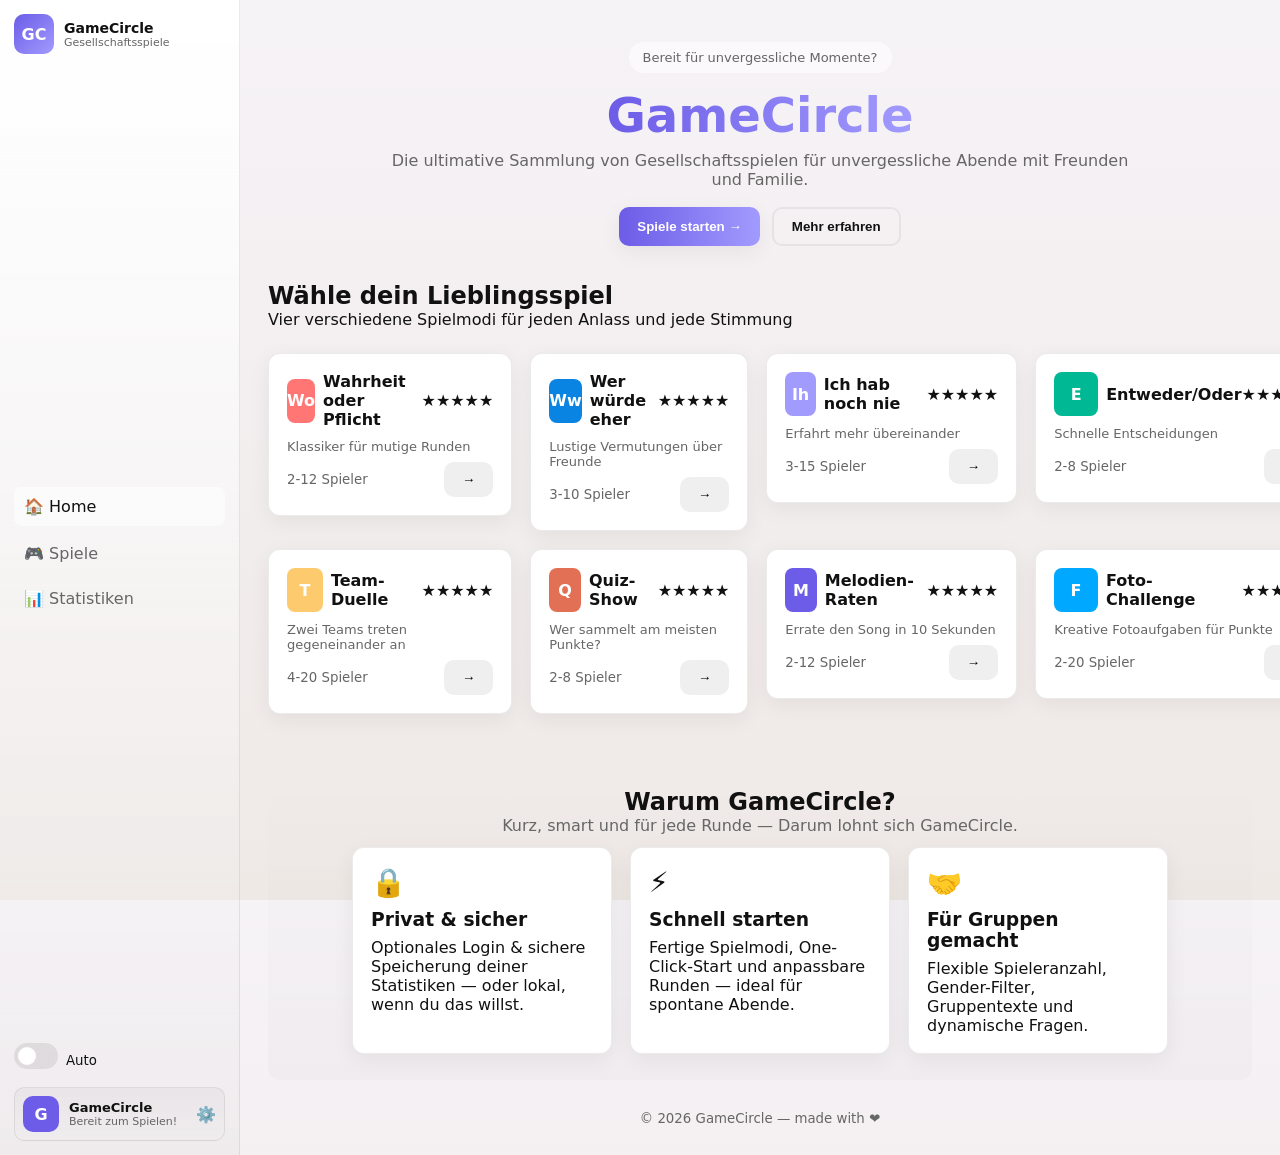
==== commit fdb4a6b2: "Update index.html" ====
--- a/index.html
+++ b/index.html
@@ -88,17 +88,6 @@
         </div>
       </section>
 
-      <section class="more-ideas">
-        <h2>Weitere coole Spielmodi</h2>
-        <div class="ideas">
-          <span>🎲 Team-Duelle</span>
-          <span>🕵️ Rollen-Guess</span>
-          <span>🧠 Quiz-Show</span>
-          <span>🎵 Melodien-Raten</span>
-          <span>📸 Foto-Challenges</span>
-        </div>
-      </section>
-
       <footer class="footer">
         <small>© <span id="year"></span> GameCircle — made with ❤️</small>
       </footer>
--- a/style.css
+++ b/style.css
@@ -1,196 +1,161 @@
-:root {
-  --bg-color: #ffffff;
-  --text-color: #222;
-  --card-bg: #f5f5f5;
-  --accent: #6200ea;
-  --accent-light: #bb86fc;
+/* RESET */
+* { box-sizing: border-box; margin:0; padding:0; }
+:root{
+  /* light mode vars */
+  --bg: linear-gradient(180deg,#f6f3f7,#efe9e6);
+  --surface: #fff;
+  --muted: #666;
+  --text: #111;
+  --accent: #6c5ce7;
+  --accent2: #a29bfe;
+  --border: rgba(0,0,0,0.08);
+  --glass: rgba(255,255,255,0.6);
+  --card-shadow: 0 6px 22px rgba(0,0,0,0.06);
 }
 
-body.dark {
-  --bg-color: #121212;
-  --text-color: #f5f5f5;
-  --card-bg: #1e1e1e;
-  --accent: #bb86fc;
-  --accent-light: #6200ea;
+[data-theme="dark"]{
+  --bg: linear-gradient(135deg,#3a3636,#121212);
+  --surface: #121212;
+  --muted: #bfbfbf;
+  --text: #f3f3f3;
+  --accent: #6c5ce7;
+  --accent2: #a29bfe;
+  --border: rgba(255,255,255,0.06);
+  --glass: rgba(0,0,0,0.3);
+  --card-shadow: 0 12px 40px rgba(0,0,0,0.45);
 }
 
-body {
-  margin: 0;
-  font-family: Arial, sans-serif;
-  background: var(--bg-color);
-  color: var(--text-color);
-  display: flex;
-  min-height: 100vh;
-  transition: background 0.3s, color 0.3s;
+/* Basic page layout */
+html,body { height:100%; font-family: "Inter", "Segoe UI", system-ui, sans-serif; -webkit-font-smoothing:antialiased; }
+body { background: var(--bg); color: var(--text); }
+
+/* APP */
+.app { display:flex; min-height:100vh; }
+
+/* SIDEBAR */
+.sidebar {
+  width:240px;
+  background: linear-gradient(180deg, var(--surface), rgba(0,0,0,0.02));
+  border-right: 1px solid var(--border);
+  display:flex;
+  flex-direction:column;
+  justify-content:space-between;
+  padding:14px;
+  gap:12px;
 }
+.logo-row { display:flex; align-items:center; gap:10px; }
+.hamburger {
+  display:none;
+  border:0; background:transparent; font-size:20px; cursor:pointer;
+}
+.logo { display:flex; gap:10px; align-items:center; }
+.logo-mark{
+  width:40px;height:40px;border-radius:10px;background:linear-gradient(135deg,var(--accent),var(--accent2));
+  display:flex;align-items:center;justify-content:center;color:white;font-weight:700;
+}
+.logo-text { font-weight:700; font-size:14px; color:var(--text); }
+.logo-text small { display:block; font-weight:400; color:var(--muted); font-size:11px; }
 
-/* Sidebar */
-.sidebar {
-  position: fixed;
-  top: 0;
-  left: 0;
-  width: 220px;
-  height: 100%;
-  background: var(--card-bg);
-  display: flex;
-  flex-direction: column;
-  align-items: center;
-  padding: 1rem 0.5rem;
-  gap: 1rem;
-  box-shadow: 2px 0 10px rgba(0,0,0,0.1);
+/* NAV */
+.nav { display:flex; flex-direction:column; gap:6px; margin-top:10px; }
+.nav-link {
+  display:block; padding:10px; border-radius:8px; text-decoration:none; color:var(--muted);
+  transition:all .16s;
 }
+.nav-link.active, .nav-link:hover { background:var(--glass); color:var(--text); transform:translateY(-2px); }
 
-.sidebar .logo {
-  font-weight: bold;
-  font-size: 1.5rem;
-  text-align: center;
+/* SIDEBAR BOTTOM */
+.sidebar-bottom { display:flex; flex-direction:column; gap:10px; }
+.theme-row { display:flex; align-items:center; gap:8px; }
+.theme-switch { position:relative; display:inline-block; width:44px; height:26px; }
+.theme-switch input { display:none; }
+.switch-slider {
+  position:absolute; inset:0; background:var(--border); border-radius:20px; transition:all .18s;
 }
+.theme-switch input:checked + .switch-slider { background:linear-gradient(90deg,var(--accent),var(--accent2)); box-shadow:0 4px 16px rgba(0,0,0,0.15); }
+.switch-slider:before{
+  content:""; position:absolute; left:4px; top:4px; width:18px; height:18px; background:white; border-radius:50%; transition:all .18s;
+}
+.theme-switch input:checked + .switch-slider:before { transform:translateX(18px); }
 
-#username-input {
-  padding: 0.4rem;
-  border-radius: 6px;
-  border: 1px solid #ccc;
-  width: 80%;
+/* status mini (unten links im sidebar) */
+.status-mini{
+  display:flex; align-items:center; gap:10px; padding:8px; border-radius:10px;
+  background: linear-gradient(180deg, rgba(0,0,0,0.03), rgba(255,255,255,0.02));
+  border:1px solid var(--border);
 }
+.status-mini .avatar{
+  width:36px;height:36px;border-radius:10px;background:var(--accent);display:flex;align-items:center;justify-content:center;color:white;font-weight:700;
+}
+.status-text .name{font-weight:600; font-size:13px; color:var(--text); }
+.status-text .sub{ font-size:11px; color:var(--muted); }
+.settings-btn{ margin-left:auto; background:transparent;border:0; cursor:pointer; font-size:16px; }
 
-#login-btn, #mode-toggle {
-  margin-top: 0.3rem;
-  padding: 0.4rem 0.8rem;
-  border: none;
-  border-radius: 8px;
-  cursor: pointer;
-  background: var(--accent);
-  color: #fff;
-  width: 80%;
-  text-align: center;
+/* MAIN */
+.main { flex:1; padding:28px; overflow:auto; min-height:100vh; }
+
+/* HERO */
+.hero { text-align:center; padding-top:14px; padding-bottom:26px; }
+.badge { display:inline-block; padding:8px 14px; border-radius:999px; background:var(--glass); color:var(--muted); margin-bottom:14px; font-size:13px; }
+.title { font-size:48px; margin-bottom:8px; }
+.gradient { background:linear-gradient(90deg,var(--accent),var(--accent2)); -webkit-background-clip:text; -webkit-text-fill-color:transparent; font-weight:800; }
+.subtitle { color:var(--muted); max-width:760px; margin:0 auto 18px; }
+.hero-cta { display:flex; gap:12px; justify-content:center; margin-bottom:10px; }
+
+.btn { border:0; padding:10px 18px; border-radius:10px; cursor:pointer; font-weight:600; }
+.btn.primary { background:linear-gradient(90deg,var(--accent),var(--accent2)); color:white; box-shadow:var(--card-shadow); }
+.btn.secondary { background:transparent; border:2px solid rgba(0,0,0,0.06); color:var(--text); }
+
+/* CARDS GRID */
+.card-grid { display:grid; grid-template-columns: repeat(4, 1fr); gap:18px; margin-top:24px; align-items:start; }
+.card {
+  background:var(--surface); color:var(--text); padding:18px; border-radius:12px; border:1px solid var(--border);
+  box-shadow:var(--card-shadow); transition:transform .18s, box-shadow .18s;
 }
+.card:hover { transform:translateY(-6px); box-shadow:0 20px 40px rgba(0,0,0,0.12); }
+.card .meta { display:flex; justify-content:space-between; align-items:center; margin-bottom:10px; }
+.card h3 { font-size:18px; margin-bottom:6px; }
+.card p { color:var(--muted); font-size:13px; margin-bottom:8px; }
 
-#user-display {
-  font-weight: bold;
-  text-align: center;
+/* WHY SECTION */
+.why { margin-top:48px; text-align:center; padding:26px 14px; background: linear-gradient(180deg, transparent, rgba(0,0,0,0.02)); border-radius:12px; }
+.why-grid { display:flex; gap:18px; justify-content:center; margin-top:12px; flex-wrap:wrap; }
+.why-card { width:260px; background:var(--surface); padding:18px; border-radius:12px; border:1px solid var(--border); box-shadow:var(--card-shadow); text-align:left; }
+.why-icon { font-size:28px; margin-bottom:10px; }
+.why-card h3 { margin-bottom:8px; }
+.why-sub { color:var(--muted); }
+
+/* MORE IDEAS */
+.more-ideas { margin-top:18px; padding:16px 12px; }
+.ideas { display:flex; gap:12px; flex-wrap:wrap; justify-content:center; color:var(--muted); }
+
+/* FOOTER */
+.footer { margin-top:28px; text-align:center; color:var(--muted); }
+
+/* MODAL */
+.modal.hidden { display:none; }
+.modal { position:fixed; inset:0; display:flex; align-items:center; justify-content:center; background:rgba(0,0,0,0.4); z-index:1000; }
+.modal-panel { width:100%; max-width:560px; background:var(--surface); border-radius:12px; padding:18px; border:1px solid var(--border); box-shadow:var(--card-shadow); position:relative; }
+.modal-close { position:absolute; right:12px; top:12px; border:0; background:transparent; font-size:18px; cursor:pointer; }
+label { display:block; margin-bottom:8px; color:var(--muted); font-size:13px; }
+input[type="text"]{ width:100%; padding:10px; border-radius:8px; border:1px solid var(--border); background:transparent; color:var(--text); }
+
+/* small helpers */
+.hidden{ display:none !important; }
+.muted{ color:var(--muted); font-size:13px; margin-top:8px; }
+
+/* RESPONSIVE */
+@media (max-width:1100px){
+  .card-grid { grid-template-columns: repeat(2,1fr); }
+  .sidebar { width:200px; }
+  .title { font-size:40px; }
 }
-
-.hidden {
-  display: none;
+@media (max-width:720px){
+  .app { flex-direction:column; }
+  .sidebar { width:100%; order:0; display:flex; flex-direction:row; align-items:center; padding:8px 12px; gap:8px; }
+  .hamburger { display:inline-block; }
+  .nav { display:none; }
+  .main { padding:14px; }
+  .card-grid { grid-template-columns: 1fr; }
+  .why-grid { flex-direction:column; align-items:center; }
 }
-
-/* Main */
-.main {
-  margin-left: 220px;
-  flex: 1;
-  display: flex;
-  flex-direction: column;
-  min-height: 100vh;
-}
-
-main {
-  flex: 1;
-}
-
-/* Intro */
-.intro {
-  text-align: center;
-  padding: 2rem 1rem;
-}
-
-/* Spielmodi */
-.modes-grid {
-  display: grid;
-  grid-template-columns: repeat(auto-fit, minmax(200px, 1fr));
-  gap: 1rem;
-  padding: 1rem 2rem;
-}
-
-.mode-card {
-  background: var(--accent-light);
-  padding: 1.5rem;
-  border-radius: 20px;
-  text-align: center;
-  box-shadow: 0 5px 15px rgba(0,0,0,0.1);
-  transition: transform 0.2s, box-shadow 0.2s;
-  color: #fff;
-}
-
-.mode-card:hover {
-  transform: translateY(-5px);
-  box-shadow: 0 10px 20px rgba(0,0,0,0.2);
-}
-
-.mode-card .icon {
-  font-size: 2.2rem;
-  margin-bottom: 0.5rem;
-}
-
-/* Warum */
-.why {
-  padding: 2rem 1rem;
-  text-align: center;
-}
-
-.why-grid {
-  display: grid;
-  grid-template-columns: repeat(auto-fit, minmax(180px, 1fr));
-  gap: 1rem;
-  margin-top: 1rem;
-}
-
-.why-card {
-  background: var(--card-bg);
-  padding: 1rem;
-  border-radius: 15px;
-  text-align: center;
-  box-shadow: 0 3px 10px rgba(0,0,0,0.1);
-}
-
-.why-card .icon {
-  font-size: 1.5rem;
-  margin-bottom: 0.5rem;
-}
-
-/* Status Widget */
-#status-widget {
-  position: fixed;
-  bottom: 1rem;
-  left: 1rem;
-  background: var(--accent);
-  color: #fff;
-  padding: 0.5rem 1rem;
-  border-radius: 20px;
-  font-size: 0.9rem;
-  box-shadow: 0 0 15px var(--accent);
-  display: flex;
-  align-items: center;
-  gap: 0.5rem;
-}
-
-/* Footer */
-footer {
-  text-align: center;
-  padding: 1rem;
-  background: var(--card-bg);
-}
-
-footer a {
-  margin: 0 0.5rem;
-  text-decoration: none;
-  color: var(--accent);
-}
-
-/* Responsive */
-@media (max-width: 768px) {
-  .sidebar {
-    position: relative;
-    width: 100%;
-    flex-direction: row;
-    justify-content: space-around;
-    padding: 0.5rem;
-  }
-
-  .main {
-    margin-left: 0;
-  }
-
-  .modes-grid {
-    padding: 1rem;
-  }
-}
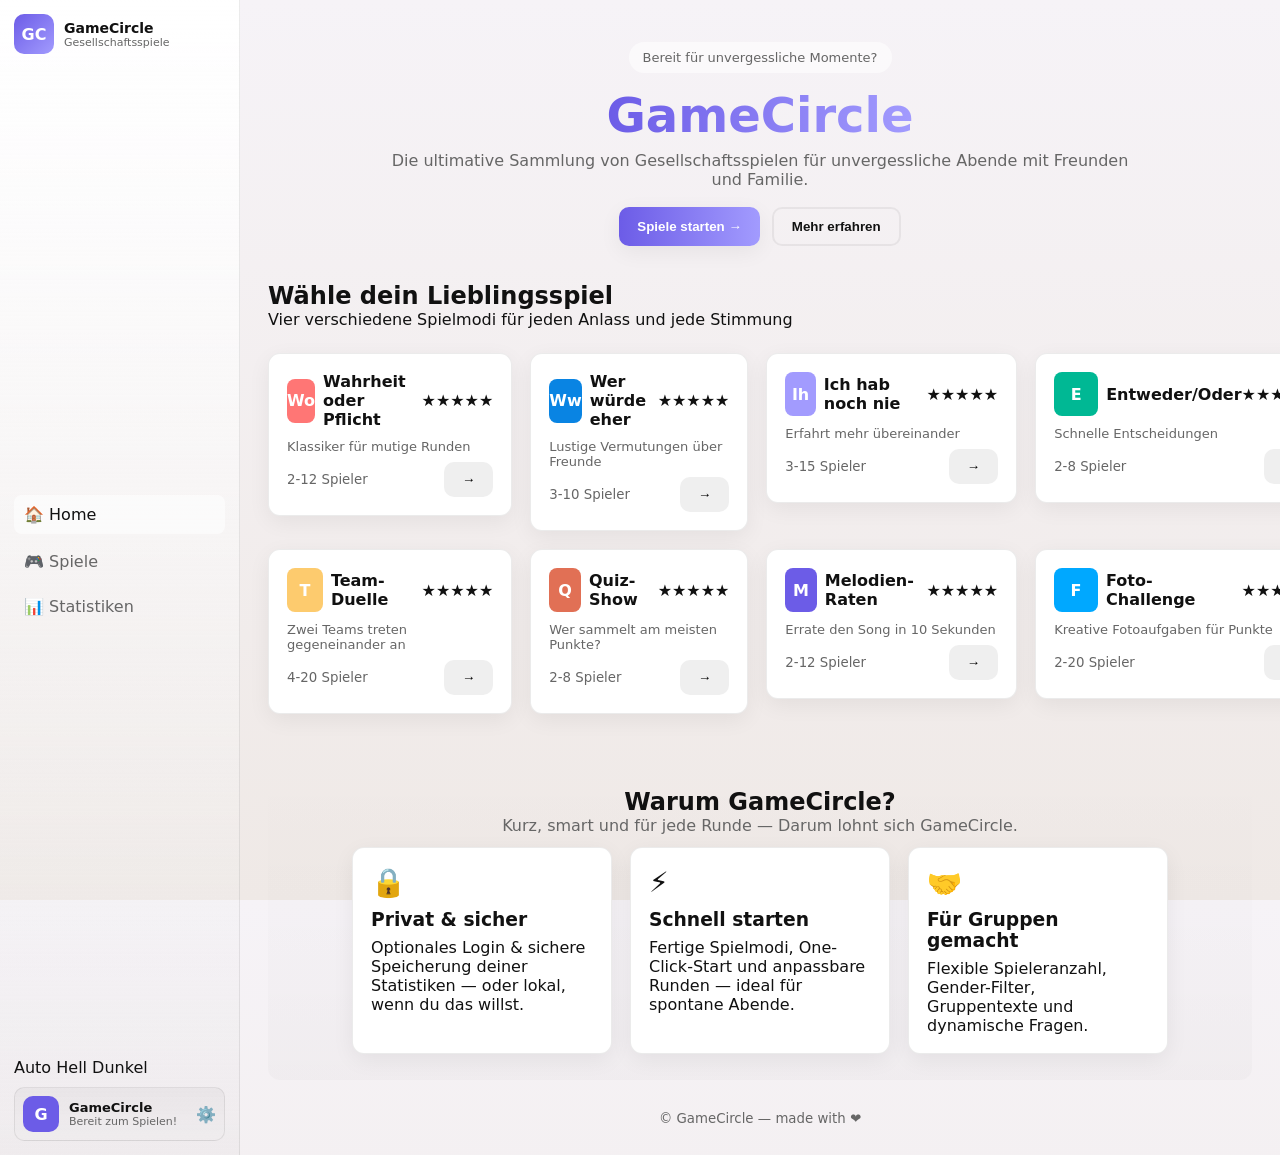
==== commit b731c8a8: "Update index.html" ====
--- a/index.html
+++ b/index.html
@@ -26,11 +26,14 @@
 
       <div class="sidebar-bottom">
         <div class="theme-row">
-          <label class="theme-switch">
-            <input type="checkbox" id="themeToggle" />
-            <span class="switch-slider"></span>
-          </label>
-          <small id="themeLabel">Auto</small>
+          <div class="theme-slider-container">
+            <div class="theme-points">
+              <span data-mode="auto">Auto</span>
+              <span data-mode="light">Hell</span>
+              <span data-mode="dark">Dunkel</span>
+            </div>
+            <div class="marker"></div>
+          </div>
         </div>
         <div class="status-mini" id="miniStatus" title="Bereit zum Spielen">
           <div class="avatar">G</div>
@@ -43,48 +46,62 @@
       </div>
     </aside>
 
+    <!-- OVERLAY FÜR MOBILE SIDEBAR -->
+    <div id="sidebarOverlay" class="overlay hidden"></div>
+
     <!-- MAIN -->
     <main class="main">
-      <header class="hero">
-        <p class="badge">Bereit für unvergessliche Momente?</p>
-        <h1 class="title"><span class="gradient">GameCircle</span></h1>
-        <p class="subtitle">
-          Die ultimative Sammlung von Gesellschaftsspielen für unvergessliche Abende mit Freunden und Familie.
-        </p>
-        <div class="hero-cta">
-          <button class="btn primary" id="startBtn">Spiele starten →</button>
-          <button class="btn secondary" id="learnMore">Mehr erfahren</button>
-        </div>
-      </header>
+      <!-- HOME PAGE -->
+      <section id="page-home" class="page">
+        <header class="hero">
+          <p class="badge">Bereit für unvergessliche Momente?</p>
+          <h1 class="title"><span class="gradient">GameCircle</span></h1>
+          <p class="subtitle">
+            Die ultimative Sammlung von Gesellschaftsspielen für unvergessliche Abende mit Freunden und Familie.
+          </p>
+          <div class="hero-cta">
+            <button class="btn primary" id="startBtn">Spiele starten →</button>
+            <button class="btn secondary" id="learnMore">Mehr erfahren</button>
+          </div>
+        </header>
 
-      <section class="games">
-        <h2>Wähle dein Lieblingsspiel</h2>
-        <p class="hint">Vier verschiedene Spielmodi für jeden Anlass und jede Stimmung</p>
+        <section class="games">
+          <h2>Wähle dein Lieblingsspiel</h2>
+          <p class="hint">Vier verschiedene Spielmodi für jeden Anlass und jede Stimmung</p>
 
-        <div class="card-grid" id="game-list">
-          <!-- dynamische Karten -->
-        </div>
+          <div class="card-grid" id="game-list">
+            <!-- dynamische Karten -->
+          </div>
+        </section>
+
+        <section class="why">
+          <h2>Warum GameCircle?</h2>
+          <p class="why-sub">Kurz, smart und für jede Runde — Darum lohnt sich GameCircle.</p>
+          <div class="why-grid">
+            <div class="why-card">
+              <div class="why-icon">🔒</div>
+              <h3>Privat & sicher</h3>
+              <p>Optionales Login & sichere Speicherung deiner Statistiken — oder lokal, wenn du das willst.</p>
+            </div>
+            <div class="why-card">
+              <div class="why-icon">⚡</div>
+              <h3>Schnell starten</h3>
+              <p>Fertige Spielmodi, One-Click-Start und anpassbare Runden — ideal für spontane Abende.</p>
+            </div>
+            <div class="why-card">
+              <div class="why-icon">🤝</div>
+              <h3>Für Gruppen gemacht</h3>
+              <p>Flexible Spieleranzahl, Gender-Filter, Gruppentexte und dynamische Fragen.</p>
+            </div>
+          </div>
+        </section>
       </section>
 
-      <section class="why">
-        <h2>Warum GameCircle?</h2>
-        <p class="why-sub">Kurz, smart und für jede Runde — Darum lohnt sich GameCircle.</p>
-        <div class="why-grid">
-          <div class="why-card">
-            <div class="why-icon">🔒</div>
-            <h3>Privat & sicher</h3>
-            <p>Optionales Login & sichere Speicherung deiner Statistiken — oder lokal, wenn du das willst.</p>
-          </div>
-          <div class="why-card">
-            <div class="why-icon">⚡</div>
-            <h3>Schnell starten</h3>
-            <p>Fertige Spielmodi, One-Click-Start und anpassbare Runden — ideal für spontane Abende.</p>
-          </div>
-          <div class="why-card">
-            <div class="why-icon">🤝</div>
-            <h3>Für Gruppen gemacht</h3>
-            <p>Flexible Spieleranzahl, Gender-Filter, Gruppentexte und dynamische Fragen.</p>
-          </div>
+      <!-- SPIELE PAGE -->
+      <section id="page-games" class="page hidden">
+        <h2>Unsere Spiele</h2>
+        <div class="games-grid" id="games-grid">
+          <!-- dynamische Karten für Spiele -->
         </div>
       </section>
 
--- a/style.css
+++ b/style.css
@@ -1,52 +1,50 @@
-/* RESET */
-* { box-sizing: border-box; margin:0; padding:0; }
+/* -------------------------
+   RESET & VARS
+------------------------- */
+* { box-sizing:border-box; margin:0; padding:0; }
 :root{
-  /* light mode vars */
   --bg: linear-gradient(180deg,#f6f3f7,#efe9e6);
-  --surface: #fff;
-  --muted: #666;
-  --text: #111;
-  --accent: #6c5ce7;
-  --accent2: #a29bfe;
-  --border: rgba(0,0,0,0.08);
-  --glass: rgba(255,255,255,0.6);
-  --card-shadow: 0 6px 22px rgba(0,0,0,0.06);
+  --surface:#fff;
+  --muted:#666;
+  --text:#111;
+  --accent:#6c5ce7;
+  --accent2:#a29bfe;
+  --border:rgba(0,0,0,0.08);
+  --glass:rgba(255,255,255,0.6);
+  --card-shadow:0 6px 22px rgba(0,0,0,0.06);
+}
+[data-theme="dark"]{
+  --bg: linear-gradient(135deg,#3a3636,#121212);
+  --surface:#121212;
+  --muted:#bfbfbf;
+  --text:#f3f3f3;
+  --accent:#6c5ce7;
+  --accent2:#a29bfe;
+  --border:rgba(255,255,255,0.06);
+  --glass:rgba(0,0,0,0.3);
+  --card-shadow:0 12px 40px rgba(0,0,0,0.45);
 }
 
-[data-theme="dark"]{
-  --bg: linear-gradient(135deg,#3a3636,#121212);
-  --surface: #121212;
-  --muted: #bfbfbf;
-  --text: #f3f3f3;
-  --accent: #6c5ce7;
-  --accent2: #a29bfe;
-  --border: rgba(255,255,255,0.06);
-  --glass: rgba(0,0,0,0.3);
-  --card-shadow: 0 12px 40px rgba(0,0,0,0.45);
-}
-
-/* Basic page layout */
-html,body { height:100%; font-family: "Inter", "Segoe UI", system-ui, sans-serif; -webkit-font-smoothing:antialiased; }
-body { background: var(--bg); color: var(--text); }
-
-/* APP */
+/* -------------------------
+   BASIC LAYOUT
+------------------------- */
+html,body { height:100%; font-family:"Inter",system-ui,sans-serif; -webkit-font-smoothing:antialiased; }
+body { background:var(--bg); color:var(--text); }
 .app { display:flex; min-height:100vh; }
 
-/* SIDEBAR */
+/* -------------------------
+   SIDEBAR
+------------------------- */
 .sidebar {
   width:240px;
   background: linear-gradient(180deg, var(--surface), rgba(0,0,0,0.02));
-  border-right: 1px solid var(--border);
-  display:flex;
-  flex-direction:column;
-  justify-content:space-between;
-  padding:14px;
-  gap:12px;
+  border-right:1px solid var(--border);
+  display:flex; flex-direction:column; justify-content:space-between;
+  padding:14px; gap:12px; transition: transform 0.3s ease;
 }
 .logo-row { display:flex; align-items:center; gap:10px; }
 .hamburger {
-  display:none;
-  border:0; background:transparent; font-size:20px; cursor:pointer;
+  display:none; border:0; background:transparent; font-size:20px; cursor:pointer;
 }
 .logo { display:flex; gap:10px; align-items:center; }
 .logo-mark{
@@ -57,7 +55,7 @@
 .logo-text small { display:block; font-weight:400; color:var(--muted); font-size:11px; }
 
 /* NAV */
-.nav { display:flex; flex-direction:column; gap:6px; margin-top:10px; }
+.nav { display:flex; flex-direction:column; gap:6px; margin-top:10px; transition: opacity 0.3s; }
 .nav-link {
   display:block; padding:10px; border-radius:8px; text-decoration:none; color:var(--muted);
   transition:all .16s;
@@ -66,19 +64,15 @@
 
 /* SIDEBAR BOTTOM */
 .sidebar-bottom { display:flex; flex-direction:column; gap:10px; }
-.theme-row { display:flex; align-items:center; gap:8px; }
-.theme-switch { position:relative; display:inline-block; width:44px; height:26px; }
-.theme-switch input { display:none; }
-.switch-slider {
-  position:absolute; inset:0; background:var(--border); border-radius:20px; transition:all .18s;
+.theme-row { display:flex; align-items:center; gap:8px; cursor:pointer; position:relative; }
+.theme-switch { position:relative; display:inline-block; width:66px; height:26px; background:var(--border); border-radius:20px; }
+.theme-slider {
+  position:absolute; top:0; left:0; width:22px; height:22px; background:white; border-radius:50%;
+  transition:left 0.25s ease;
 }
-.theme-switch input:checked + .switch-slider { background:linear-gradient(90deg,var(--accent),var(--accent2)); box-shadow:0 4px 16px rgba(0,0,0,0.15); }
-.switch-slider:before{
-  content:""; position:absolute; left:4px; top:4px; width:18px; height:18px; background:white; border-radius:50%; transition:all .18s;
-}
-.theme-switch input:checked + .switch-slider:before { transform:translateX(18px); }
+.theme-labels { position:absolute; width:100%; display:flex; justify-content:space-between; font-size:10px; padding:0 4px; top:50%; transform:translateY(-50%); color:var(--muted); pointer-events:none; }
 
-/* status mini (unten links im sidebar) */
+/* Status mini unten */
 .status-mini{
   display:flex; align-items:center; gap:10px; padding:8px; border-radius:10px;
   background: linear-gradient(180deg, rgba(0,0,0,0.03), rgba(255,255,255,0.02));
@@ -91,7 +85,9 @@
 .status-text .sub{ font-size:11px; color:var(--muted); }
 .settings-btn{ margin-left:auto; background:transparent;border:0; cursor:pointer; font-size:16px; }
 
-/* MAIN */
+/* -------------------------
+   MAIN
+------------------------- */
 .main { flex:1; padding:28px; overflow:auto; min-height:100vh; }
 
 /* HERO */
@@ -106,16 +102,21 @@
 .btn.primary { background:linear-gradient(90deg,var(--accent),var(--accent2)); color:white; box-shadow:var(--card-shadow); }
 .btn.secondary { background:transparent; border:2px solid rgba(0,0,0,0.06); color:var(--text); }
 
-/* CARDS GRID */
-.card-grid { display:grid; grid-template-columns: repeat(4, 1fr); gap:18px; margin-top:24px; align-items:start; }
+/* -------------------------
+   CARD GRID
+------------------------- */
+.card-grid { display:grid; grid-template-columns: repeat(4,1fr); gap:18px; margin-top:24px; align-items:start; }
 .card {
   background:var(--surface); color:var(--text); padding:18px; border-radius:12px; border:1px solid var(--border);
-  box-shadow:var(--card-shadow); transition:transform .18s, box-shadow .18s;
+  box-shadow:var(--card-shadow); transition:transform .18s, box-shadow .18s, opacity 0.3s;
+  opacity:0; animation:fadeIn 0.4s forwards;
 }
 .card:hover { transform:translateY(-6px); box-shadow:0 20px 40px rgba(0,0,0,0.12); }
 .card .meta { display:flex; justify-content:space-between; align-items:center; margin-bottom:10px; }
 .card h3 { font-size:18px; margin-bottom:6px; }
 .card p { color:var(--muted); font-size:13px; margin-bottom:8px; }
+
+@keyframes fadeIn { from {opacity:0; transform:translateY(10px);} to {opacity:1; transform:translateY(0);} }
 
 /* WHY SECTION */
 .why { margin-top:48px; text-align:center; padding:26px 14px; background: linear-gradient(180deg, transparent, rgba(0,0,0,0.02)); border-radius:12px; }
@@ -124,10 +125,6 @@
 .why-icon { font-size:28px; margin-bottom:10px; }
 .why-card h3 { margin-bottom:8px; }
 .why-sub { color:var(--muted); }
-
-/* MORE IDEAS */
-.more-ideas { margin-top:18px; padding:16px 12px; }
-.ideas { display:flex; gap:12px; flex-wrap:wrap; justify-content:center; color:var(--muted); }
 
 /* FOOTER */
 .footer { margin-top:28px; text-align:center; color:var(--muted); }
@@ -154,7 +151,7 @@
   .app { flex-direction:column; }
   .sidebar { width:100%; order:0; display:flex; flex-direction:row; align-items:center; padding:8px 12px; gap:8px; }
   .hamburger { display:inline-block; }
-  .nav { display:none; }
+  .nav { display:none; position:absolute; top:56px; left:0; background:var(--surface); flex-direction:column; width:200px; box-shadow:0 12px 28px rgba(0,0,0,0.25); padding:12px; border-radius:0 0 12px 12px; }
   .main { padding:14px; }
   .card-grid { grid-template-columns: 1fr; }
   .why-grid { flex-direction:column; align-items:center; }
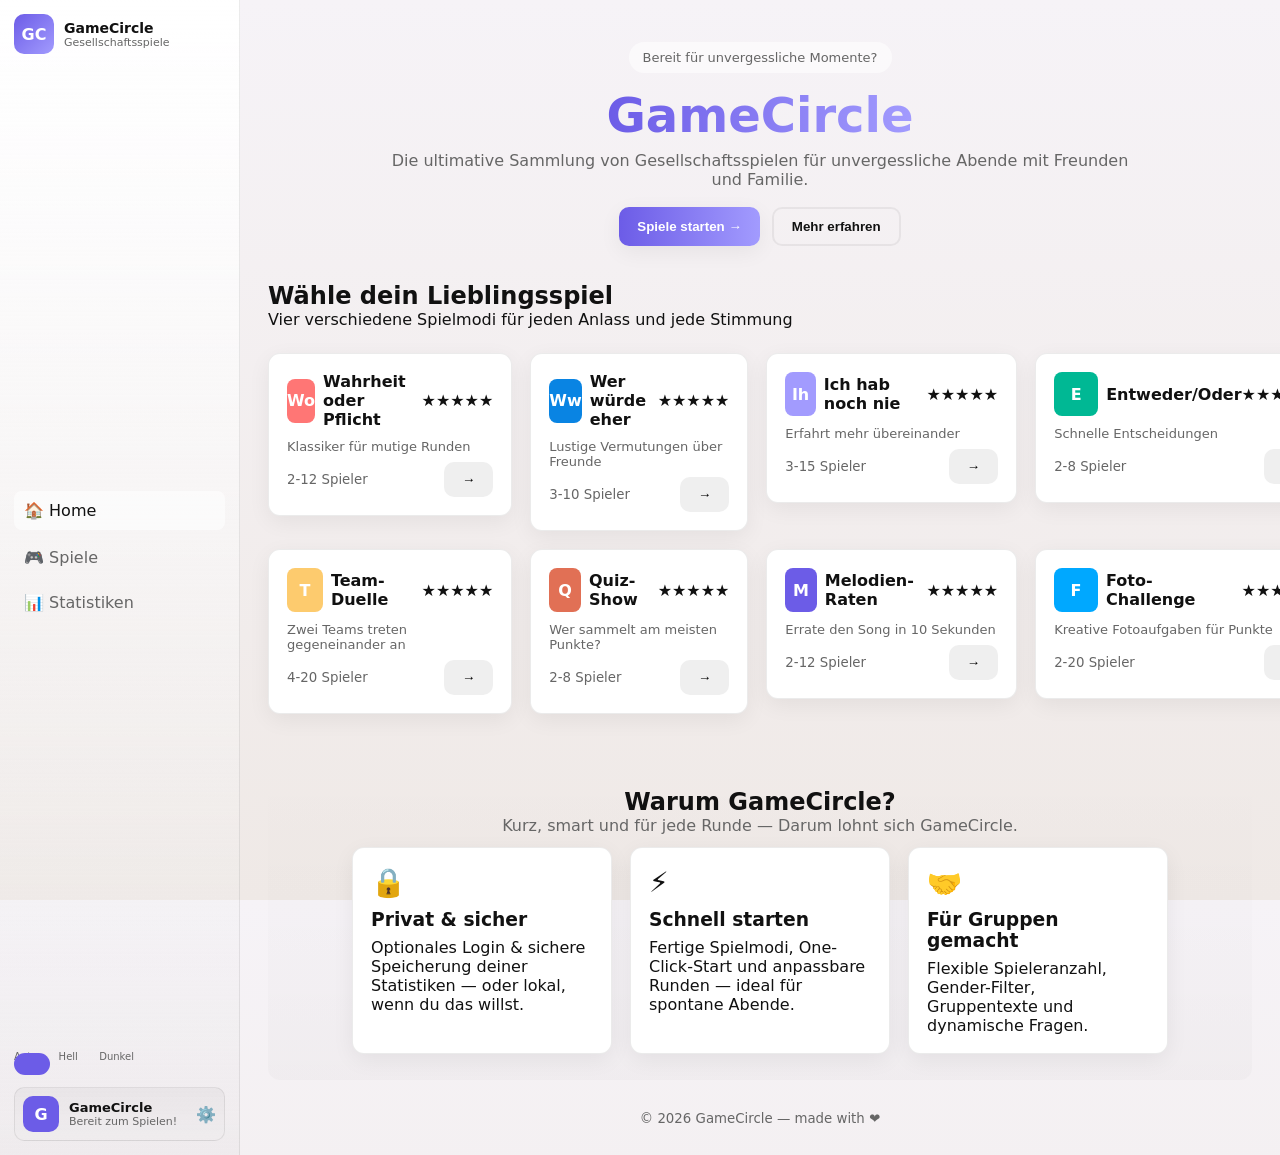
==== commit 6f60b78d: "Update index.html" ====
--- a/index.html
+++ b/index.html
@@ -19,9 +19,9 @@
       </div>
 
       <nav class="nav">
-        <a href="#" class="nav-link active">🏠 Home</a>
-        <a href="#" class="nav-link">🎮 Spiele</a>
-        <a href="#" class="nav-link">📊 Statistiken</a>
+        <a href="index.html" class="nav-link active">🏠 Home</a>
+        <a href="games.html" class="nav-link">🎮 Spiele</a>
+        <a href="stats.html" class="nav-link">📊 Statistiken</a>
       </nav>
 
       <div class="sidebar-bottom">
--- a/style.css
+++ b/style.css
@@ -43,9 +43,7 @@
   padding:14px; gap:12px; transition: transform 0.3s ease;
 }
 .logo-row { display:flex; align-items:center; gap:10px; }
-.hamburger {
-  display:none; border:0; background:transparent; font-size:20px; cursor:pointer;
-}
+.hamburger { display:none; border:0; background:transparent; font-size:20px; cursor:pointer; }
 .logo { display:flex; gap:10px; align-items:center; }
 .logo-mark{
   width:40px;height:40px;border-radius:10px;background:linear-gradient(135deg,var(--accent),var(--accent2));
@@ -65,12 +63,12 @@
 /* SIDEBAR BOTTOM */
 .sidebar-bottom { display:flex; flex-direction:column; gap:10px; }
 .theme-row { display:flex; align-items:center; gap:8px; cursor:pointer; position:relative; }
-.theme-switch { position:relative; display:inline-block; width:66px; height:26px; background:var(--border); border-radius:20px; }
-.theme-slider {
-  position:absolute; top:0; left:0; width:22px; height:22px; background:white; border-radius:50%;
+.theme-slider-container { position:relative; width:120px; height:26px; }
+.theme-points { display:flex; justify-content:space-between; font-size:10px; color:var(--muted); }
+.marker {
+  position:absolute; top:2px; left:0; width:36px; height:22px; background:var(--accent); border-radius:12px;
   transition:left 0.25s ease;
 }
-.theme-labels { position:absolute; width:100%; display:flex; justify-content:space-between; font-size:10px; padding:0 4px; top:50%; transform:translateY(-50%); color:var(--muted); pointer-events:none; }
 
 /* Status mini unten */
 .status-mini{
@@ -98,25 +96,24 @@
 .subtitle { color:var(--muted); max-width:760px; margin:0 auto 18px; }
 .hero-cta { display:flex; gap:12px; justify-content:center; margin-bottom:10px; }
 
+/* BUTTONS */
 .btn { border:0; padding:10px 18px; border-radius:10px; cursor:pointer; font-weight:600; }
 .btn.primary { background:linear-gradient(90deg,var(--accent),var(--accent2)); color:white; box-shadow:var(--card-shadow); }
 .btn.secondary { background:transparent; border:2px solid rgba(0,0,0,0.06); color:var(--text); }
 
-/* -------------------------
-   CARD GRID
-------------------------- */
-.card-grid { display:grid; grid-template-columns: repeat(4,1fr); gap:18px; margin-top:24px; align-items:start; }
+/* CARD GRID */
+.card-grid, .games-grid { display:grid; grid-template-columns: repeat(4,1fr); gap:18px; margin-top:24px; align-items:start; }
 .card {
   background:var(--surface); color:var(--text); padding:18px; border-radius:12px; border:1px solid var(--border);
   box-shadow:var(--card-shadow); transition:transform .18s, box-shadow .18s, opacity 0.3s;
   opacity:0; animation:fadeIn 0.4s forwards;
 }
-.card:hover { transform:translateY(-6px); box-shadow:0 20px 40px rgba(0,0,0,0.12); }
+.card:hover { transform:rotateX(3deg) rotateY(3deg) translateY(-6px); box-shadow:0 20px 40px rgba(0,0,0,0.12); }
 .card .meta { display:flex; justify-content:space-between; align-items:center; margin-bottom:10px; }
 .card h3 { font-size:18px; margin-bottom:6px; }
 .card p { color:var(--muted); font-size:13px; margin-bottom:8px; }
-
-@keyframes fadeIn { from {opacity:0; transform:translateY(10px);} to {opacity:1; transform:translateY(0);} }
+.card .tag { display:flex; gap:8px; align-items:center; }
+.card .tag div:first-child { width:44px; height:44px; border-radius:8px; display:flex; align-items:center; justify-content:center; color:white; font-weight:700; }
 
 /* WHY SECTION */
 .why { margin-top:48px; text-align:center; padding:26px 14px; background: linear-gradient(180deg, transparent, rgba(0,0,0,0.02)); border-radius:12px; }
@@ -141,18 +138,22 @@
 .hidden{ display:none !important; }
 .muted{ color:var(--muted); font-size:13px; margin-top:8px; }
 
+/* ANIMATIONS */
+@keyframes fadeIn { from {opacity:0; transform:translateY(10px);} to {opacity:1; transform:translateY(0);} }
+
 /* RESPONSIVE */
 @media (max-width:1100px){
-  .card-grid { grid-template-columns: repeat(2,1fr); }
+  .card-grid, .games-grid { grid-template-columns: repeat(2,1fr); }
   .sidebar { width:200px; }
   .title { font-size:40px; }
 }
 @media (max-width:720px){
   .app { flex-direction:column; }
-  .sidebar { width:100%; order:0; display:flex; flex-direction:row; align-items:center; padding:8px 12px; gap:8px; }
+  .sidebar { width:100%; order:0; display:flex; flex-direction:row; align-items:center; padding:8px 12px; gap:8px; transform:translateX(-100%); position:fixed; top:0; left:0; height:100vh; z-index:100; transition:transform .3s ease; }
   .hamburger { display:inline-block; }
-  .nav { display:none; position:absolute; top:56px; left:0; background:var(--surface); flex-direction:column; width:200px; box-shadow:0 12px 28px rgba(0,0,0,0.25); padding:12px; border-radius:0 0 12px 12px; }
+  .nav { display:flex; position:absolute; top:56px; left:0; flex-direction:column; width:200px; background:var(--surface); box-shadow:0 12px 28px rgba(0,0,0,0.25); padding:12px; border-radius:0 0 12px 12px; }
   .main { padding:14px; }
-  .card-grid { grid-template-columns: 1fr; }
+  .card-grid, .games-grid { grid-template-columns: 1fr; }
   .why-grid { flex-direction:column; align-items:center; }
+  .overlay { position:fixed; inset:0; background:rgba(0,0,0,0.4); z-index:90; transition:opacity 0.3s; }
 }
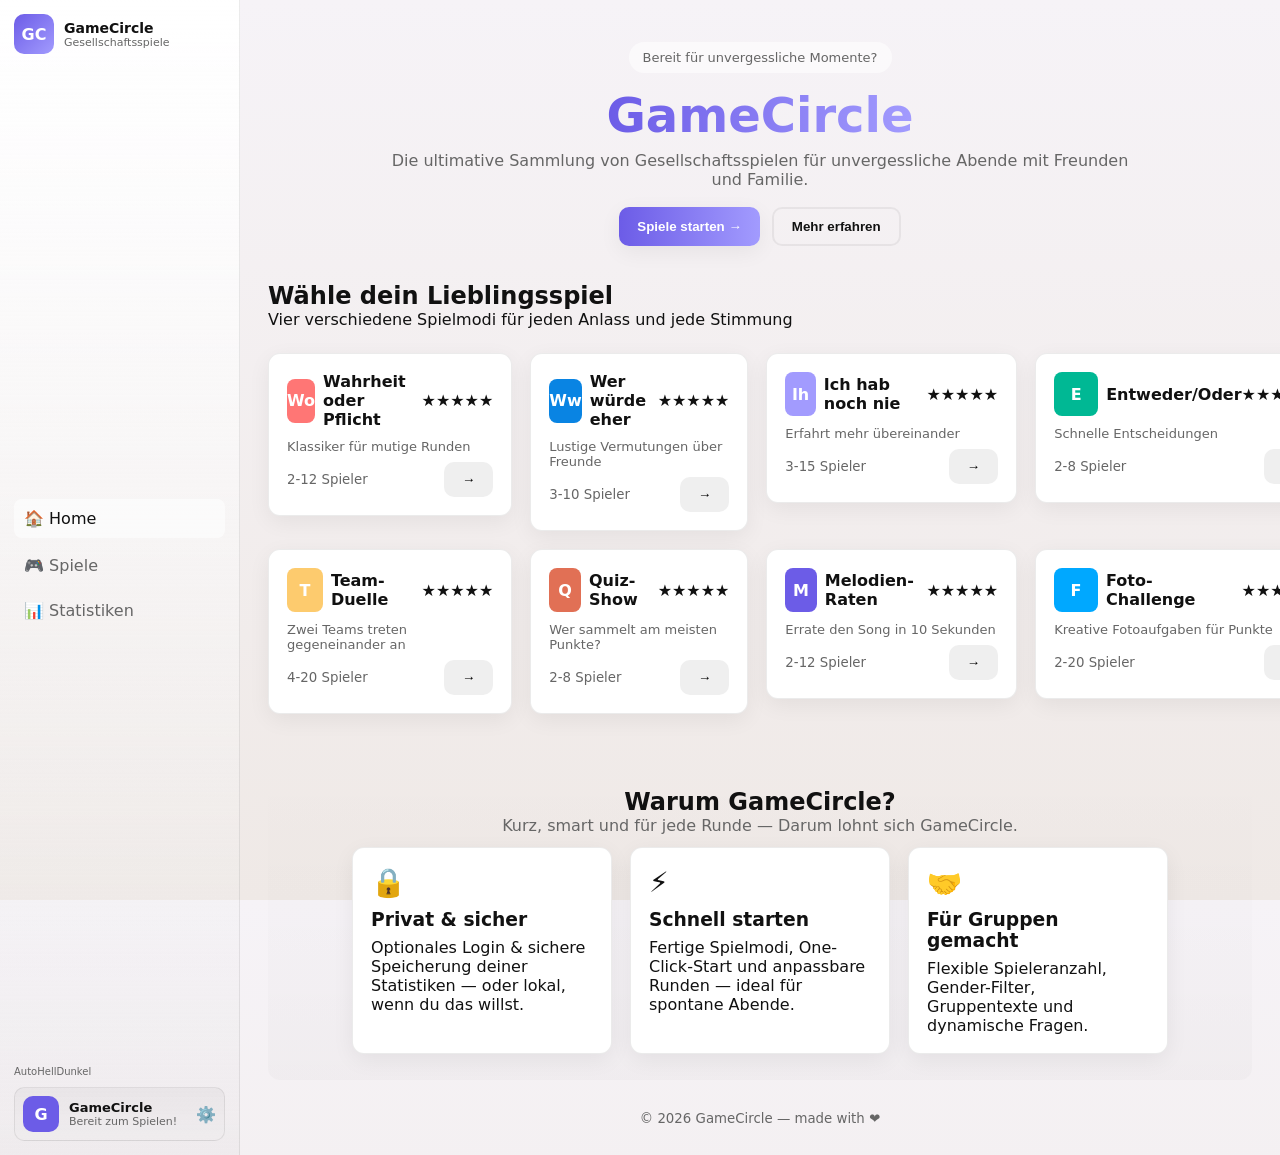
==== commit c0a1aa30: "Update index.html" ====
--- a/index.html
+++ b/index.html
@@ -25,14 +25,12 @@
       </nav>
 
       <div class="sidebar-bottom">
-        <div class="theme-row">
-          <div class="theme-slider-container">
-            <div class="theme-points">
-              <span data-mode="auto">Auto</span>
-              <span data-mode="light">Hell</span>
-              <span data-mode="dark">Dunkel</span>
-            </div>
-            <div class="marker"></div>
+        <div class="theme-row" id="themeRow">
+          <div class="theme-points">
+            <span data-mode="auto">Auto</span>
+            <span data-mode="light">Hell</span>
+            <span data-mode="dark">Dunkel</span>
+            <div class="theme-marker" id="themeMarker"></div>
           </div>
         </div>
         <div class="status-mini" id="miniStatus" title="Bereit zum Spielen">
